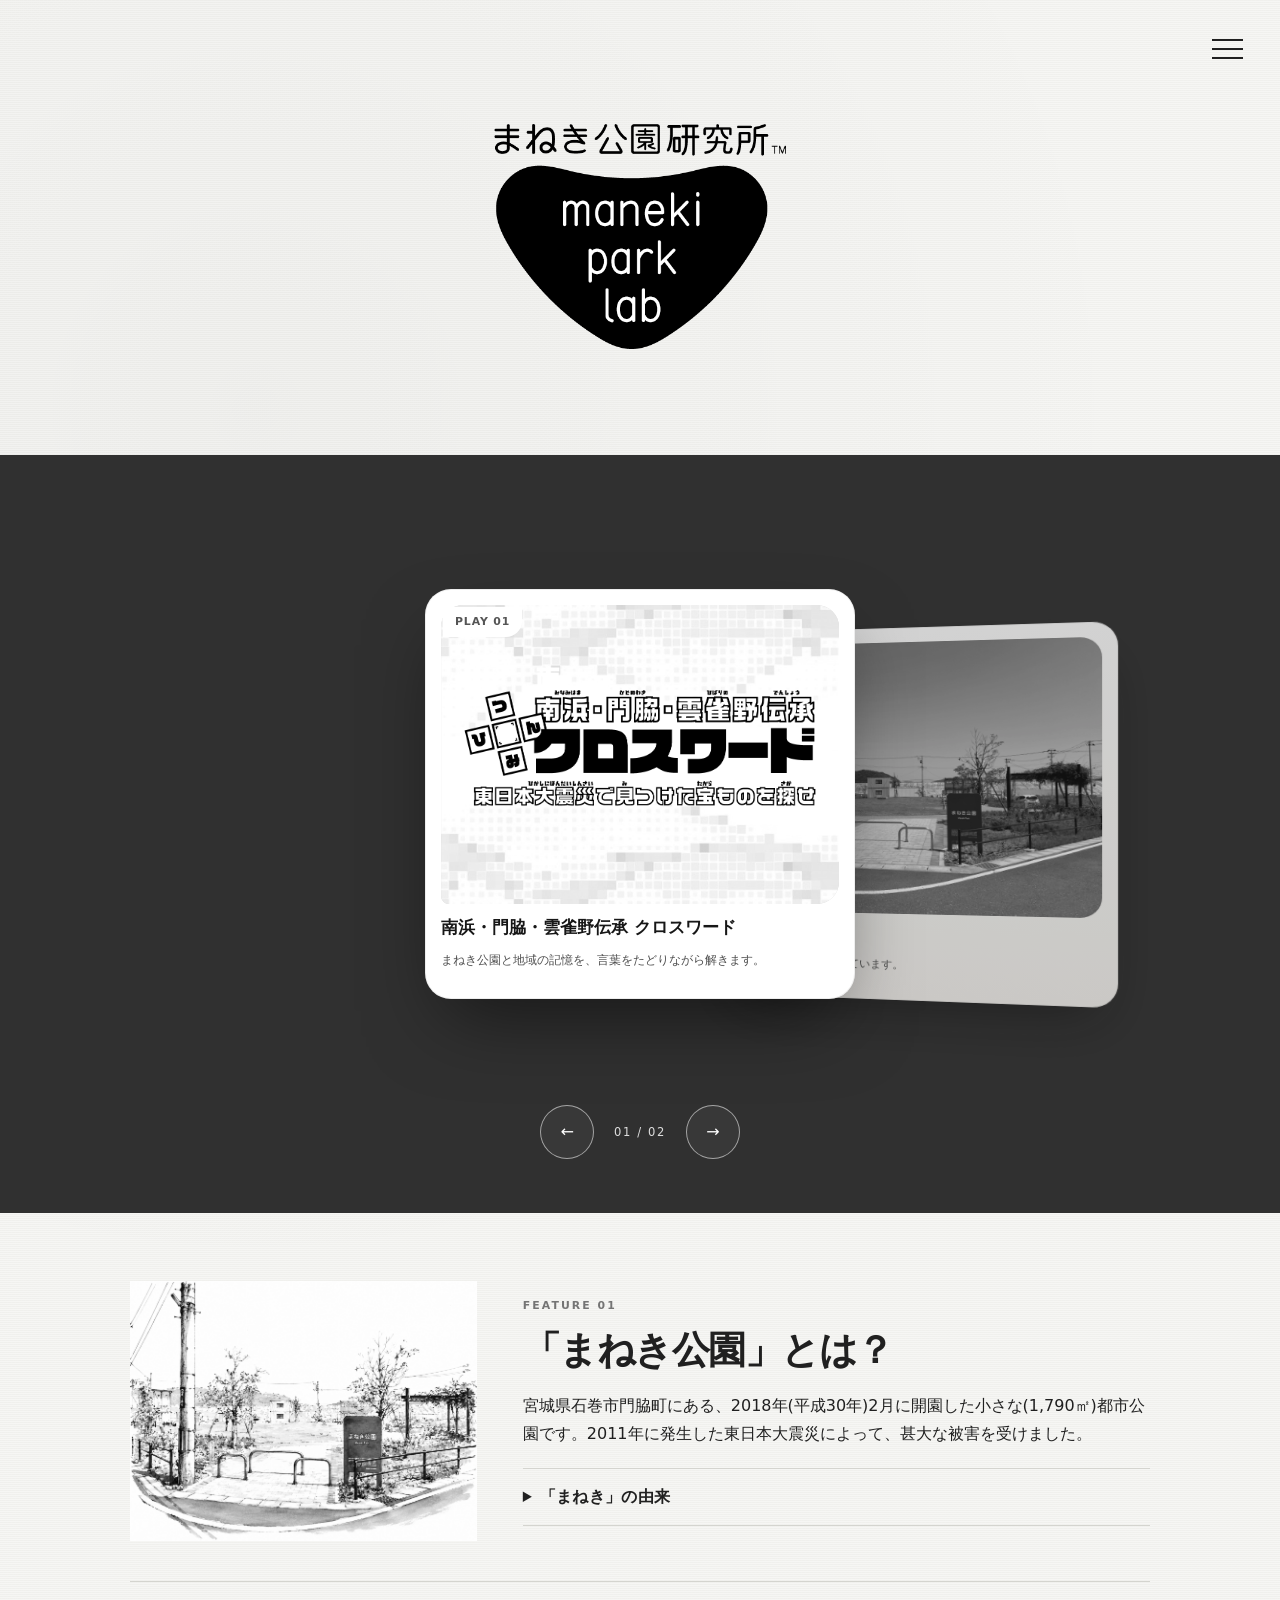
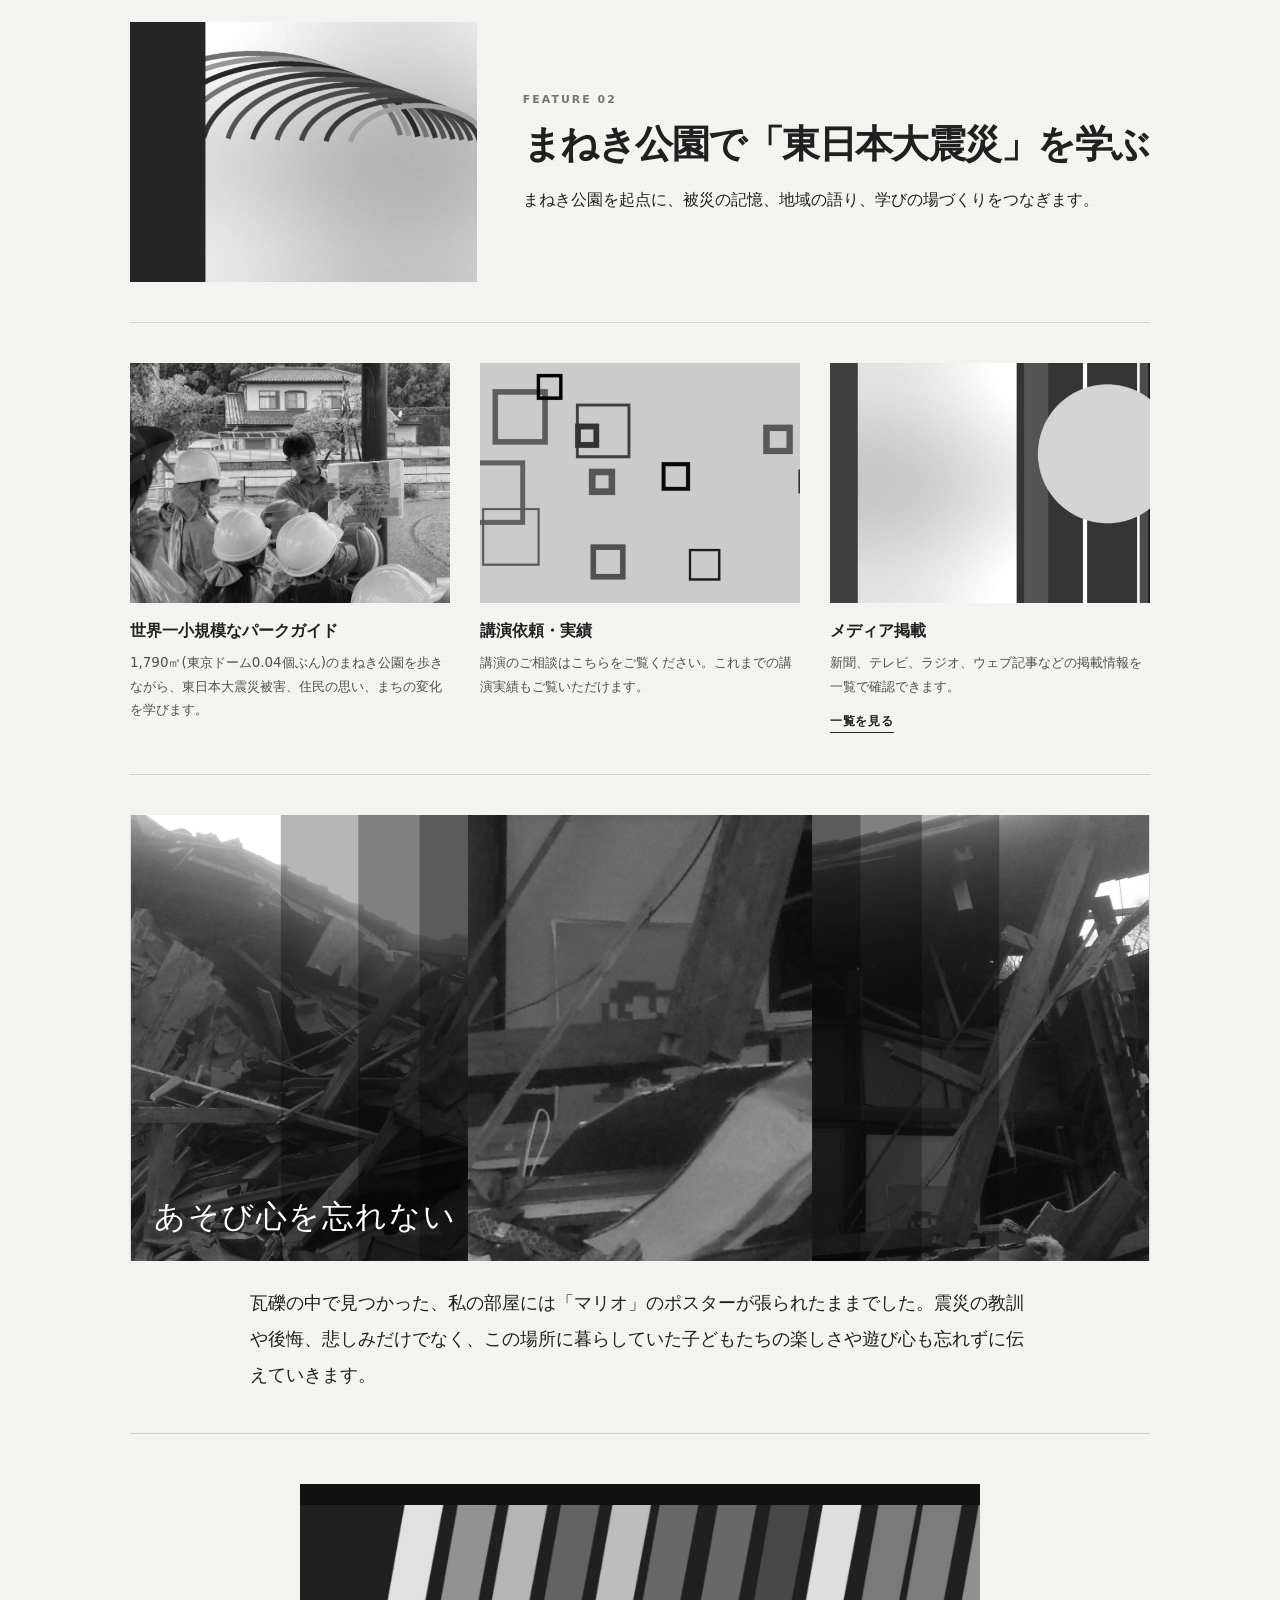
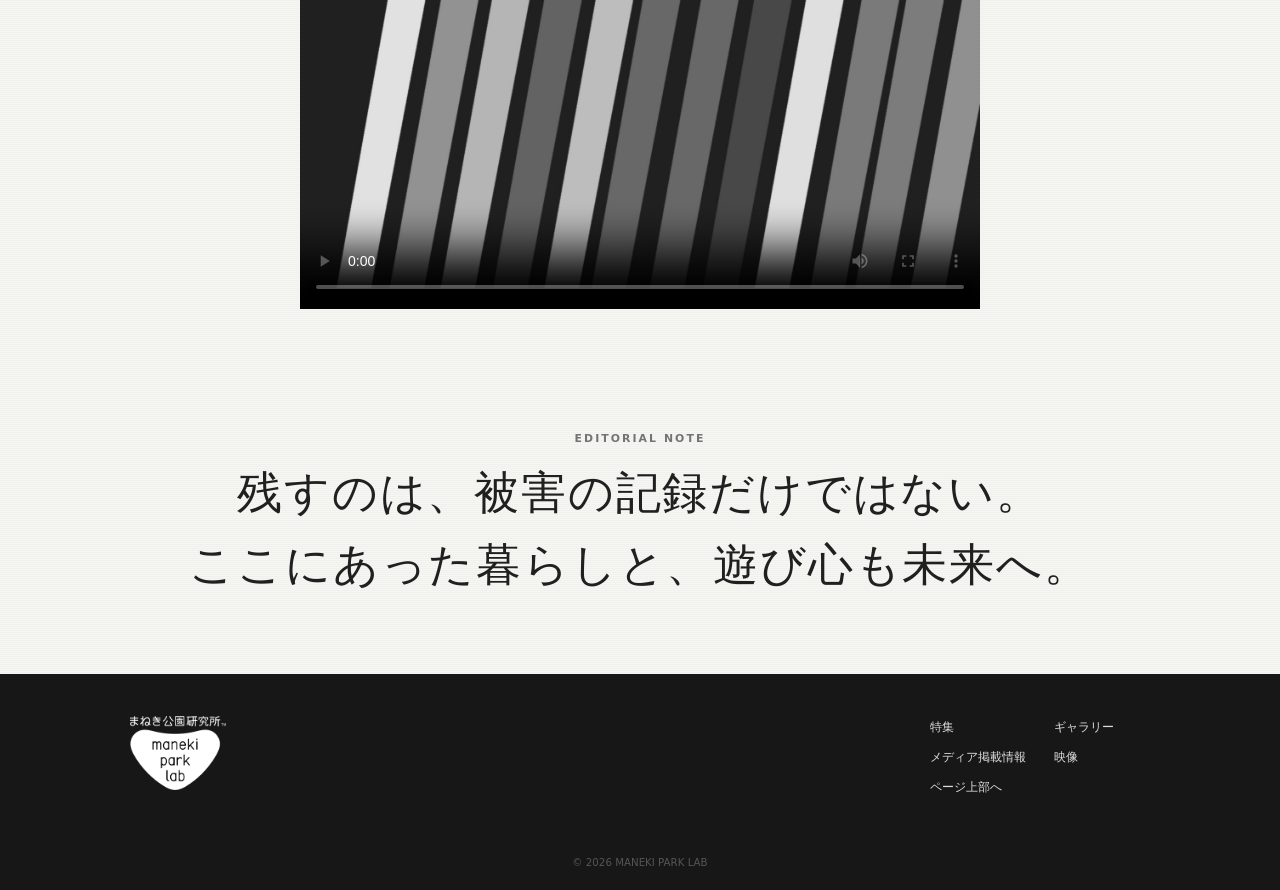
==== index.html @ 1e934baf "Update feature copy and editorial note" ====
<!doctype html>
<html lang="ja">
<head>
  <meta charset="utf-8">
  <meta name="viewport" content="width=device-width,initial-scale=1">
  <meta name="description" content="まねき公園研究所の公式ウェブサイト。千年後に伝えるための、仕組みと場所づくりを考える研究所です。">
  <meta name="theme-color" content="#f3f3f0">
  <meta property="og:type" content="website">
  <meta property="og:title" content="まねき公園研究所">
  <meta property="og:description" content="千年後に伝えるための、仕組みと場所づくりを考える研究所です。">
  <meta property="og:image" content="assets/og-image.jpg">
  <meta property="og:locale" content="ja_JP">
  <meta name="twitter:card" content="summary_large_image">
  <link rel="icon" href="assets/favicon.png" type="image/png">
  <title>まねき公園研究所</title>
  <link rel="stylesheet" href="styles.css?v=14">
</head>
<body>
  <a class="skip-link" href="#main">本文へ移動</a>

  <header class="hero" id="top">
    <button class="menu-toggle" id="menuToggle" type="button" aria-label="メニューを開く" aria-controls="siteMenu" aria-expanded="false">
      <span></span><span></span><span></span>
    </button>
    <div class="menu-scrim" id="menuScrim" hidden></div>
    <nav class="site-menu" id="siteMenu" aria-label="メインメニュー" aria-hidden="true">
      <p class="menu-label">CONTENTS</p>
      <a href="#top">トップ</a>
      <a href="#feature01">特集 01</a>
      <a href="#feature02">特集 02</a>
      <a href="#gallery">ギャラリー</a>
      <a href="media.html">メディア掲載情報</a>
      <a href="#video">映像</a>
      <p class="menu-note">静かに、強く、すごく。</p>
    </nav>
    <h1 class="hero-logo"><img src="assets/maneki-park-lab-logo.webp" alt="まねき公園研究所" width="500" height="375"></h1>
  </header>

  <main id="main">
    <section class="content-orbit" aria-label="コンテンツ一覧">
      <div class="orbit-stage" data-card-wheel tabindex="0" aria-label="コンテンツカード">
        <article class="orbit-card is-active">
          <a class="orbit-card-panel" href="https://manekipark.github.io/xwp/">
            <img src="assets/card-crossword.png" alt="南浜・門脇・雲雀野伝承クロスワードのタイトル画像" width="1055" height="798">
            <span>PLAY 01</span>
            <h3>南浜・門脇・雲雀野伝承 クロスワード</h3>
            <p>まねき公園と地域の記憶を、言葉をたどりながら解きます。</p>
          </a>
        </article>
        <article class="orbit-card">
          <div class="orbit-card-panel is-disabled" aria-disabled="true">
            <img src="assets/slide-maneki-park.jpg" alt="まねき公園の入口と園内の風景" width="1920" height="1440">
            <span>PLAY 02</span>
            <h3>南浜AR（準備中）</h3>
            <p>公開に向けて準備を進めています。</p>
          </div>
        </article>
      </div>
      <div class="orbit-controls" aria-label="コンテンツカード操作">
        <button class="orbit-btn orbit-prev" type="button" aria-label="前のカード"><span aria-hidden="true">←</span></button>
        <span class="orbit-count" aria-live="polite">01 / 02</span>
        <button class="orbit-btn orbit-next" type="button" aria-label="次のカード"><span aria-hidden="true">→</span></button>
      </div>
    </section>

    <div class="content-shell">
      <section class="feature split" id="feature01">
        <figure class="media-frame portrait"><img src="assets/maneki-park-sketch.png" alt="まねき公園入口を描いたモノクロのスケッチ" loading="lazy" width="1448" height="1086"></figure>
        <div class="copy">
          <p class="eyebrow">FEATURE 01</p>
          <h2>「まねき公園」とは？</h2>
          <p>宮城県石巻市門脇町にある、2018年(平成30年)2月に開園した小さな(1,790㎡)都市公園です。2011年に発生した東日本大震災によって、甚大な被害を受けました。</p>
          <details class="feature-detail">
            <summary>「まねき」の由来</summary>
            <div>
              <p>石巻観光協会HPでは日和山公園について次のように紹介しています。</p>
              <blockquote>
                <p>全国には約80カ所の日和山があり、江戸時代千石船の出航の日和を見る場所や航路目標の重要な山だったと考えられています。</p>
                <p>石巻の日和山東南の中腹に「マネキ」（航路を指示する場所）という通称名があったことからも、江戸時代に栄えた船運と深い関わりがあると推測されます。</p>
                <p>この日和山は高さ56mの北上川河口に位置する洪積段丘の孤立丘で、武神を祭る牡鹿十座の一つ鹿嶋御児神社（窪木家・旧県社）がその頂上に建立され、元来は5月15日が祭礼の日となっています。社伝によれば、宝亀11年（780）12月陸奥鎮守副将軍・百王俊哲の奏上が鎮座の起源と伝えられ、中世には奥州総奉行葛西氏の城「石巻城」があったと考えられています。</p>
                <p>文禄2年（1593）政宗朝鮮出兵の際、水軍指揮の功績のあった阿部十郎兵衛土佐の奉納した軍配団扇が現在でも同社に残されています。元禄2年（1689）には松尾芭蕉と曽良が訪れ、石巻の繁栄ぶりに驚かされた様子が「奥の細道」からも読み取ることができます。</p>
                <p>江戸時代から桜の名所として知られ、小野寺鳳谷（1810-1866）による「仙臺石巻湊眺望之全圖」にも石巻の繁栄ぶりが、パノラマ風に描かれています。大正初期に公園整備され、桜の他つつじで彩られる憩の場として今日に至っています。吉田松陰・志賀直哉、井伏鱒二、廣津和郎、宇野浩二等も眺望を楽しみ、芭蕉、保原花好、石川啄木、宮澤賢治、斎藤茂吉、種田山頭火、釈迢空、新田次郎、山形敞一等、多数の文学碑や、川村孫兵衛、芭蕉曽良像等の像が建てられています。</p>
              </blockquote>
            </div>
          </details>
        </div>
      </section>

      <hr>

      <section class="feature split" id="feature02">
        <figure class="media-frame portrait"><img src="assets/image-08.jpg" alt="曲線と暗い面が組み合わさった抽象作品" loading="lazy" width="1600" height="900"></figure>
        <div class="copy">
          <p class="eyebrow">FEATURE 02</p>
          <h2>まねき公園で「東日本大震災」を学ぶ</h2>
          <p>まねき公園を起点に、被災の記憶、地域の語り、学びの場づくりをつなぎます。</p>
        </div>
      </section>

      <hr>

      <section class="card-grid three" id="gallery" aria-labelledby="galleryTitle">
        <h2 class="visually-hidden" id="galleryTitle">学びのトピック</h2>
        <article><figure class="media-frame"><img src="assets/slide-fieldwork.png" alt="子どもたちに地域の記録写真を示しながら説明するパークガイドの様子" loading="lazy" width="1448" height="1086"></figure><h3>世界一小規模なパークガイド</h3><p>1,790㎡(東京ドーム0.04個ぶん)のまねき公園を歩きながら、東日本大震災被害、住民の思い、まちの変化を学びます。</p></article>
        <article><figure class="media-frame"><img src="assets/image-09.jpg" alt="四角形が重なるモノクローム作品" loading="lazy" width="1600" height="900"></figure><h3>講演依頼・実績</h3><p>講演のご相談はこちらをご覧ください。これまでの講演実績もご覧いただけます。</p></article>
        <article><a class="topic-link" href="media.html"><figure class="media-frame"><img src="assets/image-11.jpg" alt="縦長の面が並ぶ抽象的なモノクローム作品" loading="lazy" width="1600" height="900"></figure><h3>メディア掲載</h3><p>新聞、テレビ、ラジオ、ウェブ記事などの掲載情報を一覧で確認できます。</p><span>一覧を見る</span></a></article>
      </section>

      <hr>

      <figure class="wide-media media-frame" id="play"><img src="assets/mario.png" alt="被災した建物の中に残るマリオのポスター" loading="lazy" width="1924" height="1081"><figcaption>あそび心を忘れない</figcaption></figure>

      <section class="play-note" aria-label="あそび心を忘れない">
        <p>瓦礫の中で見つかった、私の部屋には「マリオ」のポスターが張られたままでした。震災の教訓や後悔、悲しみだけでなく、この場所に暮らしていた子どもたちの楽しさや遊び心も忘れずに伝えていきます。</p>
      </section>

      <hr>

      <section class="video" id="video" aria-label="動画">
        <video class="embedded-video" controls preload="metadata" poster="assets/image-04.jpg">
          <source src="assets/sugoi-film.mp4" type="video/mp4">
          お使いのブラウザは動画再生に対応していません。
        </video>
      </section>

      <section class="statement">
        <p class="eyebrow">EDITORIAL NOTE</p>
        <blockquote>残すのは、被害の記録だけではない。<br>ここにあった暮らしと、遊び心も未来へ。</blockquote>
      </section>
    </div>
  </main>

  <footer>
    <div class="footer-inner">
      <div class="footer-brand"><img src="assets/footer-logo.png" alt="まねき公園研究所" width="487" height="376"></div>
      <div class="footer-links"><a href="#feature01">特集</a><a href="#gallery">ギャラリー</a><a href="media.html">メディア掲載情報</a><a href="#video">映像</a><a href="#top">ページ上部へ</a></div>
    </div>
    <p class="copyright">© 2026 MANEKI PARK LAB</p>
  </footer>

  <script src="script.js?v=5"></script>
</body>
</html>
---- styles.css ----
[hidden]{display:none!important}
:root{--ink:#202020;--paper:#f3f3f0;--line:#d4d4cf;--muted:#777;--black:#171717;--max:1020px;--slide:clamp(300px,68vw,900px);--gap:24px}
*{box-sizing:border-box}html{scroll-behavior:smooth}body{margin:0;color:var(--ink);font-family:"Hiragino Kaku Gothic ProN","Yu Gothic",Meiryo,system-ui,sans-serif;background:radial-gradient(circle at 20% 10%,rgba(0,0,0,.025),transparent 24%),repeating-linear-gradient(0deg,rgba(255,255,255,.28) 0 1px,rgba(0,0,0,.01) 1px 2px),var(--paper);line-height:1.75}img{display:block;max-width:100%}button,a{font:inherit}.skip-link{position:fixed;left:16px;top:16px;z-index:100;padding:10px 14px;background:#fff;color:#111;transform:translateY(-160%)}.skip-link:focus{transform:none}.visually-hidden{position:absolute!important;width:1px;height:1px;padding:0;margin:-1px;overflow:hidden;clip:rect(0,0,0,0);white-space:nowrap;border:0}
.hero{min-height:455px;display:grid;place-content:center;text-align:center;position:relative;padding:72px 20px 54px}.hero h1{margin:0;line-height:.83;letter-spacing:-.065em}.hero h1 span{display:block;font-size:clamp(4.6rem,10vw,8.4rem);font-weight:900}.hero h1 strong{display:block;font-size:clamp(5rem,11vw,9.2rem);font-weight:900}.hero-logo{width:min(300px,62vw);aspect-ratio:4/3;margin-inline:auto!important;letter-spacing:0!important}.hero-logo img{width:100%;height:100%;object-fit:contain;filter:grayscale(1);box-shadow:none}.hero>p{margin:30px 0 0;font-size:.95rem;font-weight:700;letter-spacing:.08em}
.menu-toggle{position:absolute;top:24px;right:28px;z-index:41;width:50px;height:50px;border:1px solid transparent;background:transparent;cursor:pointer;display:grid;place-content:center;gap:7px}.menu-toggle:focus-visible{outline:2px solid #111;outline-offset:3px}.menu-toggle span{display:block;width:31px;height:2px;background:var(--ink);transition:transform .3s,opacity .3s}.menu-toggle.open span:nth-child(1){transform:translateY(9px) rotate(45deg)}.menu-toggle.open span:nth-child(2){opacity:0}.menu-toggle.open span:nth-child(3){transform:translateY(-9px) rotate(-45deg)}.menu-scrim{position:fixed;inset:0;z-index:38;background:rgba(0,0,0,.28);opacity:0;transition:opacity .25s}.menu-scrim.open{opacity:1}.site-menu{position:fixed;inset:0 0 0 auto;z-index:40;width:min(420px,88vw);padding:100px 54px 40px;background:#f8f8f5;box-shadow:-18px 0 50px rgba(0,0,0,.12);transform:translateX(105%);visibility:hidden;transition:transform .34s cubic-bezier(.22,.61,.36,1),visibility .34s}.site-menu.open{transform:none;visibility:visible}.site-menu a{display:block;padding:16px 0;border-bottom:1px solid var(--line);text-decoration:none;font-size:1.35rem;font-weight:800;letter-spacing:-.02em}.site-menu a:hover,.site-menu a:focus-visible{padding-left:10px}.menu-label{font-size:.68rem;letter-spacing:.18em;color:var(--muted);font-weight:700}.menu-note{position:absolute;bottom:26px;margin:0;color:var(--muted);font-size:.78rem}body.menu-open{overflow:hidden}
.slider{position:relative;padding:0 0 62px;background:#313131;overflow:hidden}.slider-viewport{overflow:hidden;padding:0 calc((100vw - var(--slide))/2)}.slider-viewport:focus-visible{outline:2px solid #fff;outline-offset:-4px}.slides{display:flex;gap:var(--gap);width:max-content;will-change:transform;transition:transform .72s cubic-bezier(.22,.61,.36,1)}.slide{position:relative;flex:0 0 var(--slide);height:clamp(330px,44vw,520px);display:grid;place-items:center;overflow:hidden;text-align:center;color:#fff;font-size:clamp(1.15rem,2.7vw,2.2rem);font-weight:300;letter-spacing:.08em;opacity:.4;transform:scale(.96);transition:opacity .5s,transform .5s}.slide.active{opacity:1;transform:scale(1)}.slide::after{content:"";position:absolute;inset:0;background:linear-gradient(90deg,rgba(0,0,0,.18),rgba(0,0,0,.37),rgba(0,0,0,.18))}.slide img{position:absolute;inset:0;width:100%;height:100%;object-fit:cover;filter:contrast(1.02);transform:scale(1.02);transition:transform 6s ease}.slide.active img{transform:scale(1.08)}.slide span{position:relative;z-index:1;padding:28px;text-shadow:0 2px 18px rgba(0,0,0,.45)}.slider-btn{position:absolute;top:calc(50% - 31px);width:58px;height:58px;border:1px solid rgba(255,255,255,.5);border-radius:50%;background:rgba(0,0,0,.15);color:#fff;cursor:pointer;z-index:3}.slider-btn.prev{left:20px}.slider-btn.next{right:20px}.slider-btn:hover,.slider-btn:focus-visible{background:#fff;color:#111}.slider-meta{position:absolute;left:50%;bottom:20px;z-index:3;display:flex;align-items:center;gap:22px;transform:translateX(-50%);color:#fff}.slide-number{font-size:.72rem;letter-spacing:.14em}.slider-dots{display:flex;gap:9px}.slider-dots button{width:28px;height:2px;padding:0;border:0;background:rgba(255,255,255,.32);cursor:pointer}.slider-dots button.active{background:#fff}.autoplay-toggle{position:absolute;right:24px;bottom:15px;border:0;background:transparent;color:#fff;font-size:.72rem;letter-spacing:.08em;cursor:pointer}.autoplay-toggle:hover,.autoplay-toggle:focus-visible{text-decoration:underline}
.content-orbit{margin:0;padding:34px 20px 54px;background:#303030;color:#fff;overflow:hidden}.orbit-stage{position:relative;width:min(100%,1180px);height:clamp(430px,48vw,610px);margin:0 auto;perspective:1200px;outline:none}.orbit-stage:focus-visible{outline:2px solid #fff;outline-offset:4px}.orbit-card{position:absolute;top:50%;left:50%;width:clamp(260px,34vw,430px);list-style:none;transform:translate(-50%,-50%) translateX(calc(var(--offset,0) * min(25vw,270px))) translateY(calc(var(--depth,0) * 20px)) rotateY(calc(var(--offset,0) * -13deg)) scale(calc(1 - (var(--depth,0) * .09)));opacity:calc(1 - (var(--depth,0) * .2));z-index:var(--layer,10);transition:transform .5s cubic-bezier(.22,.61,.36,1),opacity .5s,filter .5s}.orbit-card-panel{position:relative;display:grid;grid-template-columns:minmax(0,1fr) auto;grid-template-rows:auto auto 1fr;gap:12px;min-height:410px;padding:16px 16px 20px;border-radius:26px;background:linear-gradient(180deg,#fff 0%,#f5f3ee 100%);color:#171717;text-decoration:none;box-shadow:0 26px 60px -18px rgba(0,0,0,.48);overflow:hidden;container-type:inline-size;transition:transform .35s cubic-bezier(.22,.61,.36,1),opacity .35s,box-shadow .35s}.orbit-card-panel::after{content:"";position:absolute;inset:0;border:1px solid rgba(0,0,0,.07);border-radius:inherit;pointer-events:none}.orbit-card.is-active .orbit-card-panel{background:#fff;box-shadow:0 34px 78px -22px rgba(0,0,0,.55)}.orbit-card-panel.is-disabled{cursor:not-allowed;user-select:none}.orbit-card img{grid-column:1/-1;width:100%;aspect-ratio:4/3;height:auto;object-fit:cover;border-radius:22px 22px 22px 8px;filter:grayscale(1);background:#d8d8d3}.orbit-card span{position:absolute;top:18px;left:18px;max-width:44%;padding:8px 12px;border-radius:0 0 16px 0;background:#fff;color:#555;font-size:.68rem;font-weight:800;line-height:1.25;letter-spacing:.08em;overflow-wrap:anywhere}.orbit-card h3{grid-column:1/2;margin:0;font-size:clamp(1.05rem,2.6cqw,1.35rem);line-height:1.32;letter-spacing:0}.orbit-card p{grid-column:1/-1;margin:0;font-size:clamp(.78rem,2cqw,.88rem);line-height:1.65;color:#4f4f4f}.orbit-card:not(.is-active){filter:saturate(.88) contrast(.96)}.orbit-card a.orbit-card-panel:focus-visible{transform:translateY(-5px);box-shadow:0 34px 82px -24px rgba(0,0,0,.58);outline:2px solid #fff;outline-offset:5px}@media(any-hover:hover){.orbit-card a.orbit-card-panel:hover{transform:translateY(-5px);box-shadow:0 34px 82px -24px rgba(0,0,0,.58)}}.orbit-controls{display:flex;align-items:center;justify-content:center;gap:20px;margin-top:6px}.orbit-btn{width:54px;height:54px;border:1px solid rgba(255,255,255,.54);border-radius:50%;background:rgba(255,255,255,.04);color:#fff;cursor:pointer}.orbit-btn:hover,.orbit-btn:focus-visible{background:#fff;color:#111}.orbit-count{font-size:.72rem;letter-spacing:.14em;color:#ddd}
.content-shell{width:min(calc(100% - 40px),var(--max));margin:0 auto;padding:34px 0 0}section{margin-block:34px}hr{border:0;border-top:1px solid var(--line);margin:40px 0}.split{display:grid;grid-template-columns:34% 1fr;gap:46px;align-items:center}.copy h2{margin:0 0 16px;font-size:clamp(1.7rem,3vw,2.45rem);line-height:1.35;letter-spacing:-.04em}.copy p{margin:0}.eyebrow{font-size:.68rem;letter-spacing:.19em;font-weight:700;margin:0 0 9px!important;color:#747474}.media-frame{margin:0;position:relative;overflow:hidden;background:#ddd}.media-frame img{width:100%;height:100%;object-fit:cover;filter:grayscale(1)}.media-frame.portrait{aspect-ratio:4/3}.wide-media{aspect-ratio:16/7}.wide-media figcaption{position:absolute;left:24px;bottom:18px;color:#fff;font-size:clamp(1.1rem,2.4vw,2rem);letter-spacing:.06em;text-shadow:0 2px 12px rgba(0,0,0,.5)}.play-note{max-width:780px;margin:24px auto 0}.play-note p{margin:0;font-size:clamp(.95rem,1.7vw,1.12rem);line-height:2}.two-columns,.card-grid{display:grid;gap:30px}.two-columns{grid-template-columns:1fr 1fr}.three{grid-template-columns:repeat(3,1fr)}.card-grid .media-frame{aspect-ratio:4/3}.card-grid h3,.text-columns h3{margin:14px 0 6px;font-size:1rem}.card-grid p,.text-columns p{margin:0;font-size:.84rem;color:#4f4f4f}.statement{text-align:center;padding:40px 20px}.statement blockquote{margin:0;font-size:clamp(1.5rem,3.5vw,2.8rem);font-weight:300;line-height:1.6;letter-spacing:.04em}.video{display:grid;place-items:center;padding:10px 0 46px}.embedded-video{display:block;width:min(680px,88%);aspect-ratio:16/10;background:#111}
footer{background:var(--black);color:#aaa}.footer-inner{width:min(calc(100% - 40px),var(--max));margin:0 auto;padding:42px 0;display:grid;grid-template-columns:1fr auto;gap:40px}.footer-brand img{width:96px;height:auto;filter:grayscale(1);margin-bottom:12px}.footer-brand strong{display:block;color:#fff;font-size:1.2rem}.footer-brand p{max-width:440px;margin:8px 0 0;font-size:.8rem}.footer-links{display:grid;grid-template-columns:1fr 1fr;gap:8px 28px;align-content:start}.footer-links a{color:#ddd;text-decoration:none;font-size:.78rem}.footer-links a:hover{text-decoration:underline}.copyright{margin:0;padding:10px 0 18px;text-align:center;font-size:.64rem;color:#555}
@media(max-width:760px){:root{--slide:82vw;--gap:14px}.hero{min-height:350px}.hero-logo{width:min(230px,72vw)}.hero>p{font-size:.78rem}.menu-toggle{top:16px;right:16px}.site-menu{padding:88px 30px 34px}.slide{height:320px}.slider-btn{width:46px;height:46px}.slider-btn.prev{left:8px}.slider-btn.next{right:8px}.autoplay-toggle{display:none}.slider-meta{gap:14px}.slider-dots button{width:18px}.split,.two-columns,.three{grid-template-columns:1fr}.split{gap:24px}.content-shell{width:min(calc(100% - 28px),var(--max))}.footer-inner{grid-template-columns:1fr}.footer-links{grid-template-columns:1fr 1fr}.wide-media{aspect-ratio:4/3}}
@media(max-width:760px){.content-orbit{padding:24px 0 36px}.orbit-stage{--mobile-card:min(84vw,360px);height:auto;display:flex;gap:16px;overflow-x:auto;scroll-snap-type:x mandatory;scroll-padding-inline:max(14px,calc((100% - var(--mobile-card))/2));padding:8px max(14px,calc((100% - var(--mobile-card))/2)) 26px;perspective:none;scrollbar-width:none}.orbit-stage::-webkit-scrollbar{display:none}.orbit-card{position:relative;top:auto;left:auto;flex:0 0 var(--mobile-card);width:auto;transform:none!important;opacity:1!important;z-index:auto!important;scroll-snap-align:center;scroll-snap-stop:always}.orbit-card .orbit-card-panel{transform:scale(.965);opacity:.78}.orbit-card.is-active .orbit-card-panel{transform:scale(1);opacity:1}.orbit-controls{margin-top:0}.orbit-count{min-width:58px;text-align:center}}
@media(prefers-reduced-motion:reduce){html{scroll-behavior:auto}.slides,.slide,.slide img,.orbit-card,.menu-toggle span,.site-menu,.menu-scrim{transition:none!important}.slide.active img{transform:none}}
.feature-detail{margin-top:20px;border-top:1px solid var(--line);border-bottom:1px solid var(--line);padding:14px 0}.feature-detail summary{cursor:pointer;font-weight:800;letter-spacing:.02em}.feature-detail summary:focus-visible{outline:2px solid #111;outline-offset:4px}.feature-detail div{margin-top:14px;color:#4f4f4f;font-size:.88rem}.feature-detail blockquote{margin:12px 0 0;padding-left:18px;border-left:2px solid var(--line)}.feature-detail p+p{margin-top:12px}
.media-list{display:grid;gap:14px;margin-top:18px}.media-status{color:#777;font-size:.88rem}.media-item{border-top:1px solid var(--line);padding-top:14px}.media-item time,.media-item .media-source{display:inline-block;margin:0 10px 4px 0;color:#777;font-size:.72rem;letter-spacing:.08em}.media-item h3{margin:0 0 6px;font-size:1.02rem;line-height:1.55}.media-item h3 a{color:inherit;text-decoration:none}.media-item h3 a:hover,.media-item h3 a:focus-visible{text-decoration:underline}.media-item p{margin:0;color:#4f4f4f;font-size:.84rem}
.topic-link{display:block;color:inherit;text-decoration:none}.topic-link .media-frame img{transition:transform .45s}.topic-link:hover .media-frame img,.topic-link:focus-visible .media-frame img{transform:scale(1.04)}.topic-link>span{display:inline-block;margin-top:12px;border-bottom:1px solid currentColor;font-size:.78rem;font-weight:800;letter-spacing:.06em}.topic-link:focus-visible{outline:2px solid #111;outline-offset:5px}
.sub-hero{width:min(calc(100% - 40px),var(--max));margin:0 auto;padding:34px 0 20px;display:flex;align-items:center;justify-content:space-between;gap:28px}.sub-logo{display:block;width:92px;aspect-ratio:4/3}.sub-logo img{width:100%;height:100%;object-fit:contain;filter:grayscale(1)}.sub-nav{display:flex;flex-wrap:wrap;justify-content:flex-end;gap:18px}.sub-nav a{color:inherit;text-decoration:none;font-size:.82rem;font-weight:800;letter-spacing:.04em}.sub-nav a:hover,.sub-nav a:focus-visible{text-decoration:underline}.page-shell{padding-bottom:70px}.media-page{max-width:860px;margin-inline:auto}.media-page h1{margin:0 0 16px;font-size:clamp(2rem,5vw,4.2rem);line-height:1.1;letter-spacing:0}.media-page>p{max-width:620px;margin:0;color:#4f4f4f}.media-list-page{margin-top:34px}.media-list-page .media-item{padding-top:18px}.media-list-page .media-item h3{font-size:clamp(1rem,2vw,1.35rem)}
@media(max-width:760px){.sub-hero{width:min(calc(100% - 28px),var(--max));align-items:flex-start;flex-direction:column;padding-top:24px}.sub-logo{width:78px}.sub-nav{justify-content:flex-start;gap:12px 16px}.media-page h1{font-size:2.4rem}.media-list-page{margin-top:26px}}
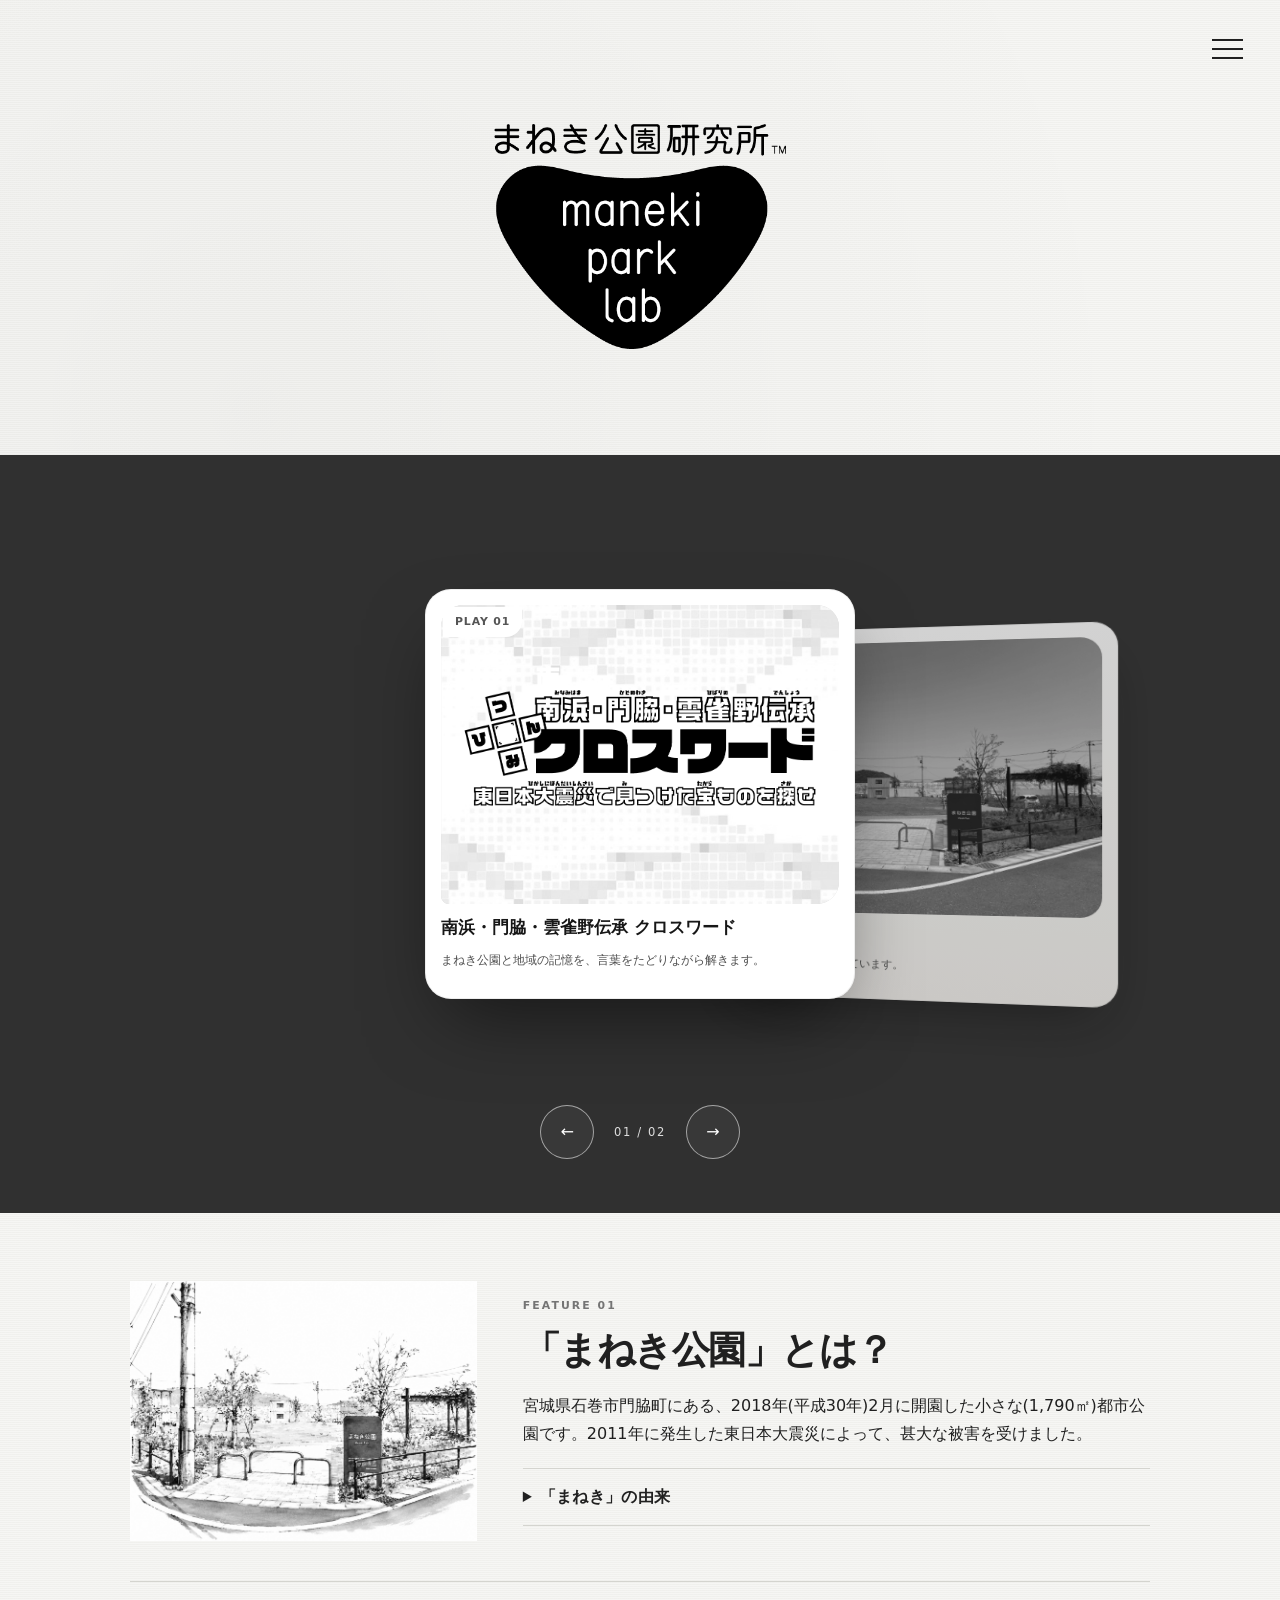
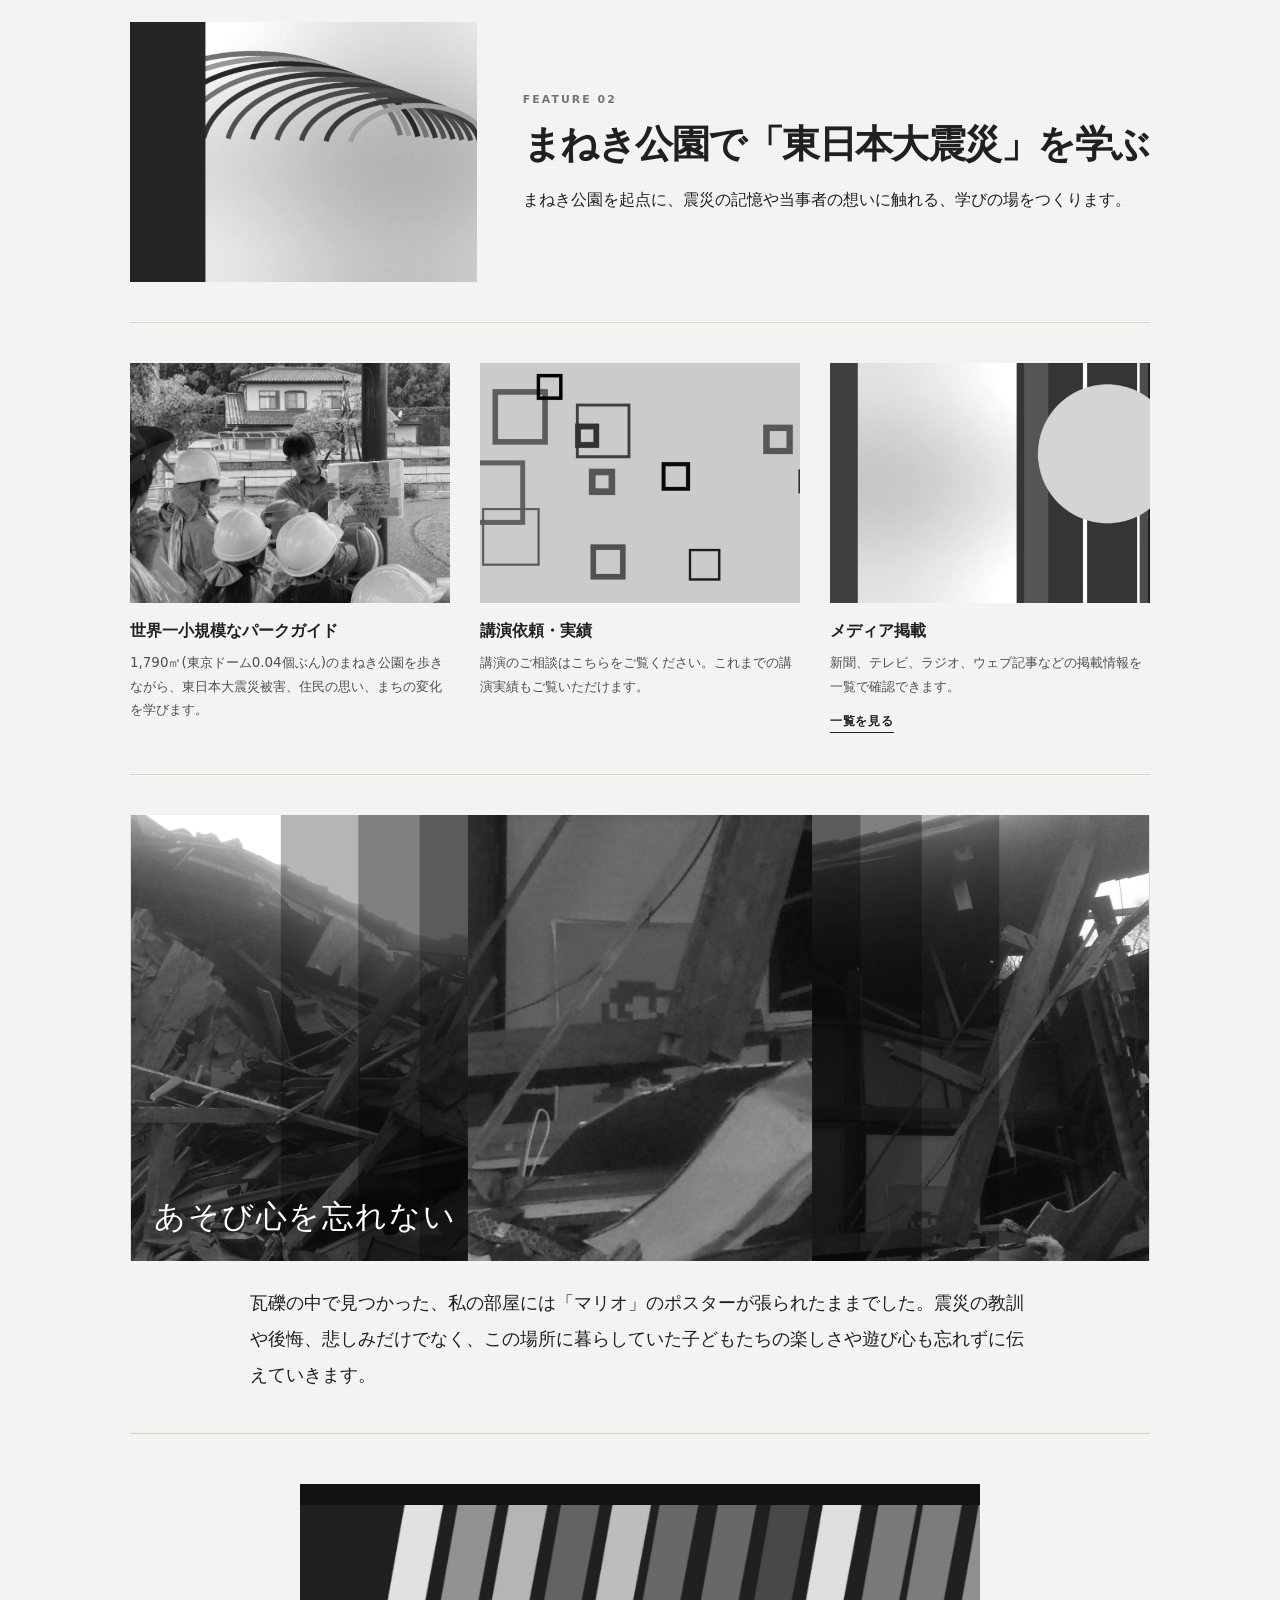
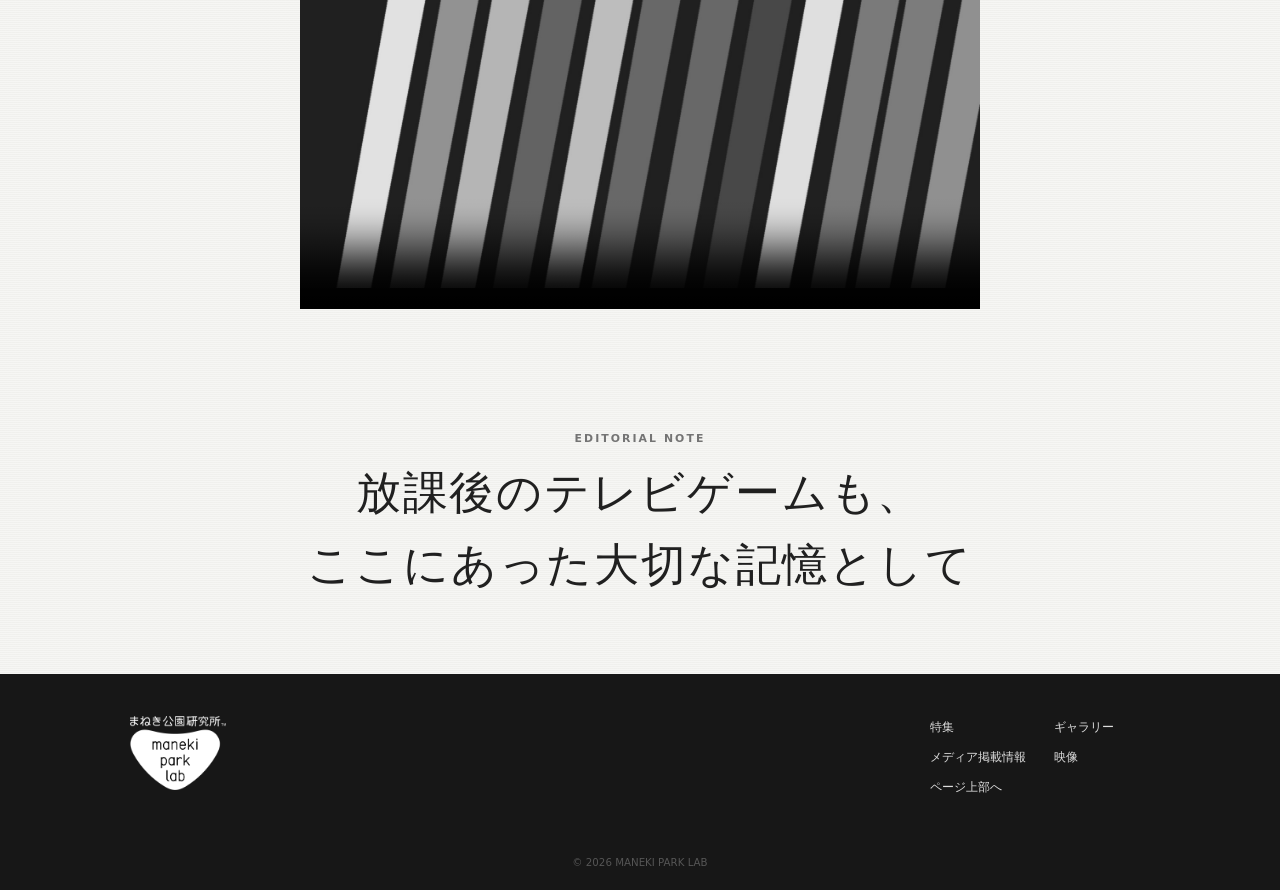
==== commit a6a91e47: "Refine feature and editorial copy" ====
--- a/index.html
+++ b/index.html
@@ -93,7 +93,7 @@
         <div class="copy">
           <p class="eyebrow">FEATURE 02</p>
           <h2>まねき公園で「東日本大震災」を学ぶ</h2>
-          <p>まねき公園を起点に、被災の記憶、地域の語り、学びの場づくりをつなぎます。</p>
+          <p>まねき公園を起点に、震災の記憶や当事者の想いに触れる、学びの場をつくります。</p>
         </div>
       </section>
 
@@ -125,7 +125,7 @@
 
       <section class="statement">
         <p class="eyebrow">EDITORIAL NOTE</p>
-        <blockquote>残すのは、被害の記録だけではない。<br>ここにあった暮らしと、遊び心も未来へ。</blockquote>
+        <blockquote>放課後のテレビゲームも、<br>ここにあった大切な記憶として</blockquote>
       </section>
     </div>
   </main>
--- a/styles.css
+++ b/styles.css
@@ -7,7 +7,7 @@
 .content-orbit{margin:0;padding:34px 20px 54px;background:#303030;color:#fff;overflow:hidden}.orbit-stage{position:relative;width:min(100%,1180px);height:clamp(430px,48vw,610px);margin:0 auto;perspective:1200px;outline:none}.orbit-stage:focus-visible{outline:2px solid #fff;outline-offset:4px}.orbit-card{position:absolute;top:50%;left:50%;width:clamp(260px,34vw,430px);list-style:none;transform:translate(-50%,-50%) translateX(calc(var(--offset,0) * min(25vw,270px))) translateY(calc(var(--depth,0) * 20px)) rotateY(calc(var(--offset,0) * -13deg)) scale(calc(1 - (var(--depth,0) * .09)));opacity:calc(1 - (var(--depth,0) * .2));z-index:var(--layer,10);transition:transform .5s cubic-bezier(.22,.61,.36,1),opacity .5s,filter .5s}.orbit-card-panel{position:relative;display:grid;grid-template-columns:minmax(0,1fr) auto;grid-template-rows:auto auto 1fr;gap:12px;min-height:410px;padding:16px 16px 20px;border-radius:26px;background:linear-gradient(180deg,#fff 0%,#f5f3ee 100%);color:#171717;text-decoration:none;box-shadow:0 26px 60px -18px rgba(0,0,0,.48);overflow:hidden;container-type:inline-size;transition:transform .35s cubic-bezier(.22,.61,.36,1),opacity .35s,box-shadow .35s}.orbit-card-panel::after{content:"";position:absolute;inset:0;border:1px solid rgba(0,0,0,.07);border-radius:inherit;pointer-events:none}.orbit-card.is-active .orbit-card-panel{background:#fff;box-shadow:0 34px 78px -22px rgba(0,0,0,.55)}.orbit-card-panel.is-disabled{cursor:not-allowed;user-select:none}.orbit-card img{grid-column:1/-1;width:100%;aspect-ratio:4/3;height:auto;object-fit:cover;border-radius:22px 22px 22px 8px;filter:grayscale(1);background:#d8d8d3}.orbit-card span{position:absolute;top:18px;left:18px;max-width:44%;padding:8px 12px;border-radius:0 0 16px 0;background:#fff;color:#555;font-size:.68rem;font-weight:800;line-height:1.25;letter-spacing:.08em;overflow-wrap:anywhere}.orbit-card h3{grid-column:1/2;margin:0;font-size:clamp(1.05rem,2.6cqw,1.35rem);line-height:1.32;letter-spacing:0}.orbit-card p{grid-column:1/-1;margin:0;font-size:clamp(.78rem,2cqw,.88rem);line-height:1.65;color:#4f4f4f}.orbit-card:not(.is-active){filter:saturate(.88) contrast(.96)}.orbit-card a.orbit-card-panel:focus-visible{transform:translateY(-5px);box-shadow:0 34px 82px -24px rgba(0,0,0,.58);outline:2px solid #fff;outline-offset:5px}@media(any-hover:hover){.orbit-card a.orbit-card-panel:hover{transform:translateY(-5px);box-shadow:0 34px 82px -24px rgba(0,0,0,.58)}}.orbit-controls{display:flex;align-items:center;justify-content:center;gap:20px;margin-top:6px}.orbit-btn{width:54px;height:54px;border:1px solid rgba(255,255,255,.54);border-radius:50%;background:rgba(255,255,255,.04);color:#fff;cursor:pointer}.orbit-btn:hover,.orbit-btn:focus-visible{background:#fff;color:#111}.orbit-count{font-size:.72rem;letter-spacing:.14em;color:#ddd}
 .content-shell{width:min(calc(100% - 40px),var(--max));margin:0 auto;padding:34px 0 0}section{margin-block:34px}hr{border:0;border-top:1px solid var(--line);margin:40px 0}.split{display:grid;grid-template-columns:34% 1fr;gap:46px;align-items:center}.copy h2{margin:0 0 16px;font-size:clamp(1.7rem,3vw,2.45rem);line-height:1.35;letter-spacing:-.04em}.copy p{margin:0}.eyebrow{font-size:.68rem;letter-spacing:.19em;font-weight:700;margin:0 0 9px!important;color:#747474}.media-frame{margin:0;position:relative;overflow:hidden;background:#ddd}.media-frame img{width:100%;height:100%;object-fit:cover;filter:grayscale(1)}.media-frame.portrait{aspect-ratio:4/3}.wide-media{aspect-ratio:16/7}.wide-media figcaption{position:absolute;left:24px;bottom:18px;color:#fff;font-size:clamp(1.1rem,2.4vw,2rem);letter-spacing:.06em;text-shadow:0 2px 12px rgba(0,0,0,.5)}.play-note{max-width:780px;margin:24px auto 0}.play-note p{margin:0;font-size:clamp(.95rem,1.7vw,1.12rem);line-height:2}.two-columns,.card-grid{display:grid;gap:30px}.two-columns{grid-template-columns:1fr 1fr}.three{grid-template-columns:repeat(3,1fr)}.card-grid .media-frame{aspect-ratio:4/3}.card-grid h3,.text-columns h3{margin:14px 0 6px;font-size:1rem}.card-grid p,.text-columns p{margin:0;font-size:.84rem;color:#4f4f4f}.statement{text-align:center;padding:40px 20px}.statement blockquote{margin:0;font-size:clamp(1.5rem,3.5vw,2.8rem);font-weight:300;line-height:1.6;letter-spacing:.04em}.video{display:grid;place-items:center;padding:10px 0 46px}.embedded-video{display:block;width:min(680px,88%);aspect-ratio:16/10;background:#111}
 footer{background:var(--black);color:#aaa}.footer-inner{width:min(calc(100% - 40px),var(--max));margin:0 auto;padding:42px 0;display:grid;grid-template-columns:1fr auto;gap:40px}.footer-brand img{width:96px;height:auto;filter:grayscale(1);margin-bottom:12px}.footer-brand strong{display:block;color:#fff;font-size:1.2rem}.footer-brand p{max-width:440px;margin:8px 0 0;font-size:.8rem}.footer-links{display:grid;grid-template-columns:1fr 1fr;gap:8px 28px;align-content:start}.footer-links a{color:#ddd;text-decoration:none;font-size:.78rem}.footer-links a:hover{text-decoration:underline}.copyright{margin:0;padding:10px 0 18px;text-align:center;font-size:.64rem;color:#555}
-@media(max-width:760px){:root{--slide:82vw;--gap:14px}.hero{min-height:350px}.hero-logo{width:min(230px,72vw)}.hero>p{font-size:.78rem}.menu-toggle{top:16px;right:16px}.site-menu{padding:88px 30px 34px}.slide{height:320px}.slider-btn{width:46px;height:46px}.slider-btn.prev{left:8px}.slider-btn.next{right:8px}.autoplay-toggle{display:none}.slider-meta{gap:14px}.slider-dots button{width:18px}.split,.two-columns,.three{grid-template-columns:1fr}.split{gap:24px}.content-shell{width:min(calc(100% - 28px),var(--max))}.footer-inner{grid-template-columns:1fr}.footer-links{grid-template-columns:1fr 1fr}.wide-media{aspect-ratio:4/3}}
+@media(max-width:760px){:root{--slide:82vw;--gap:14px}.hero{min-height:350px}.hero-logo{width:min(230px,72vw)}.hero>p{font-size:.78rem}.menu-toggle{top:16px;right:16px}.site-menu{padding:88px 30px 34px}.slide{height:320px}.slider-btn{width:46px;height:46px}.slider-btn.prev{left:8px}.slider-btn.next{right:8px}.autoplay-toggle{display:none}.slider-meta{gap:14px}.slider-dots button{width:18px}.split,.two-columns,.three{grid-template-columns:1fr}.split{gap:24px}.content-shell{width:min(calc(100% - 28px),var(--max))}.statement{padding-inline:0}.statement blockquote{font-size:1.35rem;letter-spacing:.02em}.footer-inner{grid-template-columns:1fr}.footer-links{grid-template-columns:1fr 1fr}.wide-media{aspect-ratio:4/3}}
 @media(max-width:760px){.content-orbit{padding:24px 0 36px}.orbit-stage{--mobile-card:min(84vw,360px);height:auto;display:flex;gap:16px;overflow-x:auto;scroll-snap-type:x mandatory;scroll-padding-inline:max(14px,calc((100% - var(--mobile-card))/2));padding:8px max(14px,calc((100% - var(--mobile-card))/2)) 26px;perspective:none;scrollbar-width:none}.orbit-stage::-webkit-scrollbar{display:none}.orbit-card{position:relative;top:auto;left:auto;flex:0 0 var(--mobile-card);width:auto;transform:none!important;opacity:1!important;z-index:auto!important;scroll-snap-align:center;scroll-snap-stop:always}.orbit-card .orbit-card-panel{transform:scale(.965);opacity:.78}.orbit-card.is-active .orbit-card-panel{transform:scale(1);opacity:1}.orbit-controls{margin-top:0}.orbit-count{min-width:58px;text-align:center}}
 @media(prefers-reduced-motion:reduce){html{scroll-behavior:auto}.slides,.slide,.slide img,.orbit-card,.menu-toggle span,.site-menu,.menu-scrim{transition:none!important}.slide.active img{transform:none}}
 .feature-detail{margin-top:20px;border-top:1px solid var(--line);border-bottom:1px solid var(--line);padding:14px 0}.feature-detail summary{cursor:pointer;font-weight:800;letter-spacing:.02em}.feature-detail summary:focus-visible{outline:2px solid #111;outline-offset:4px}.feature-detail div{margin-top:14px;color:#4f4f4f;font-size:.88rem}.feature-detail blockquote{margin:12px 0 0;padding-left:18px;border-left:2px solid var(--line)}.feature-detail p+p{margin-top:12px}
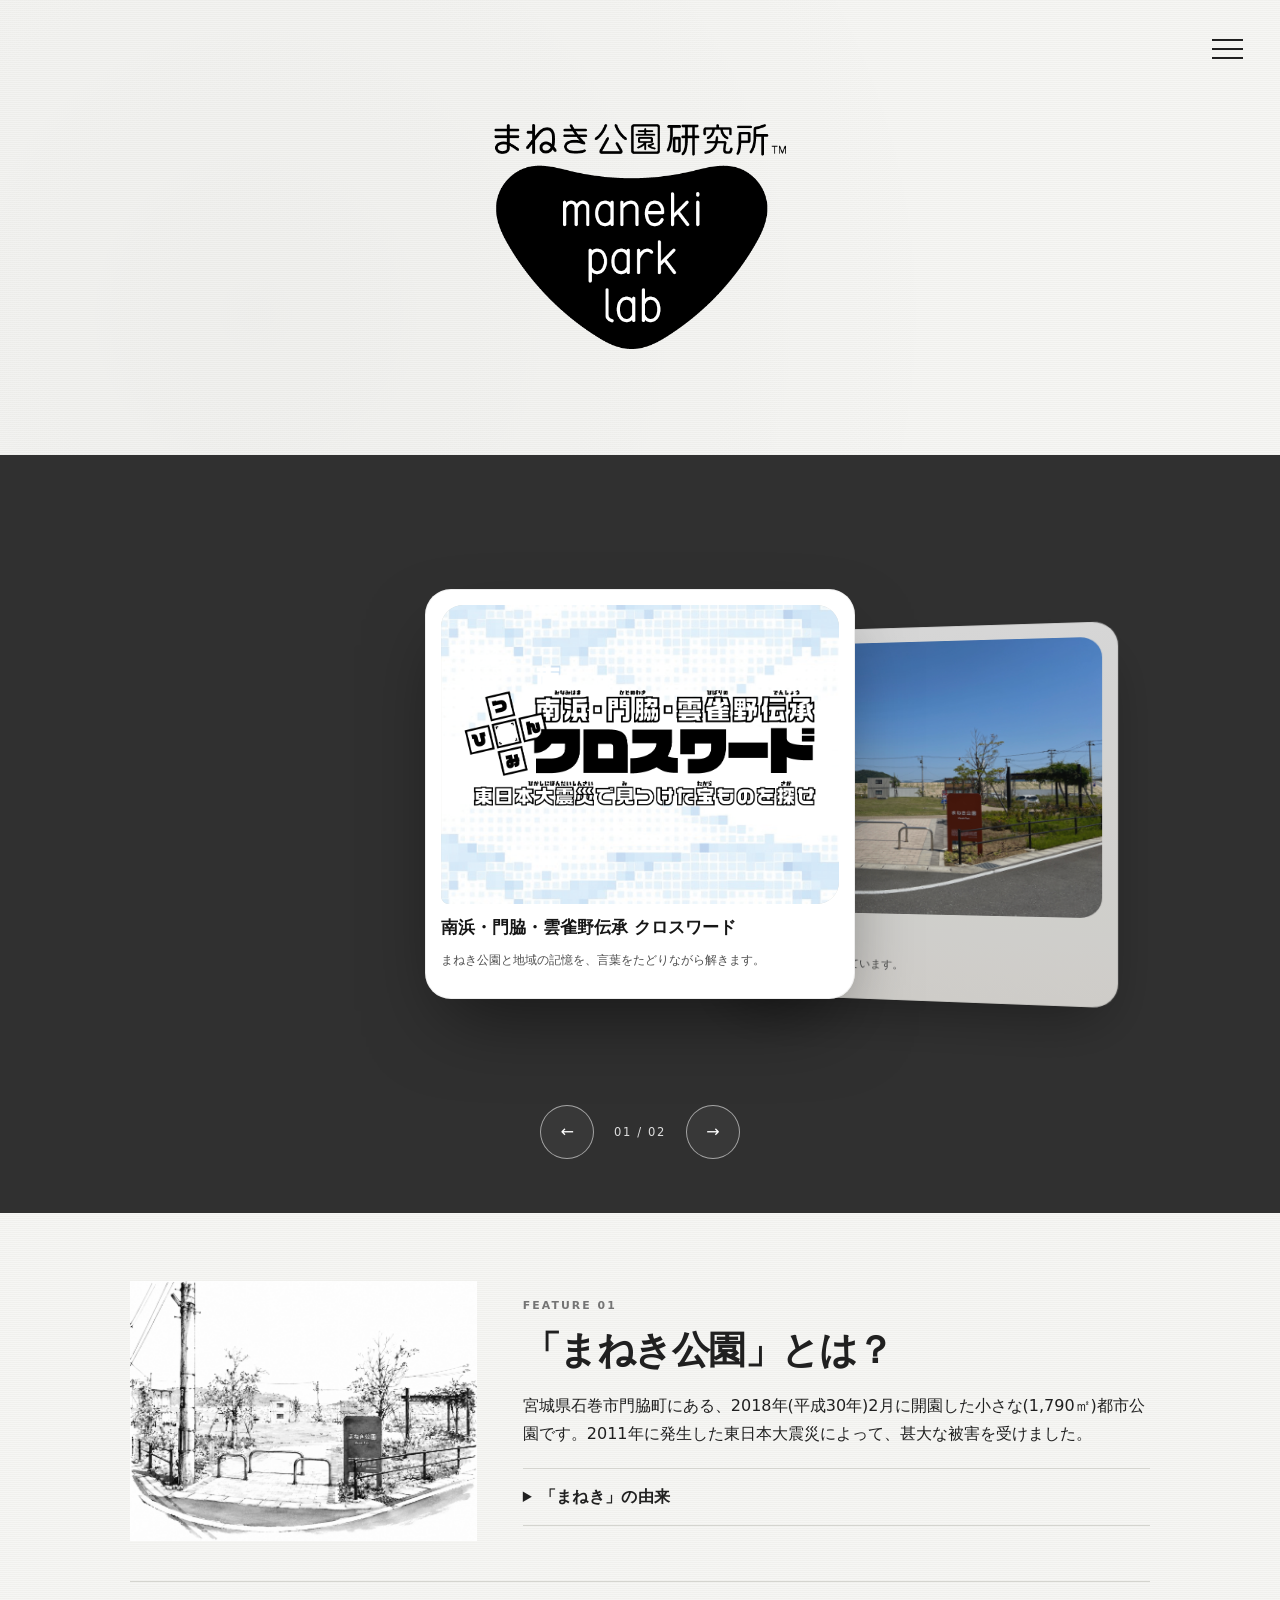
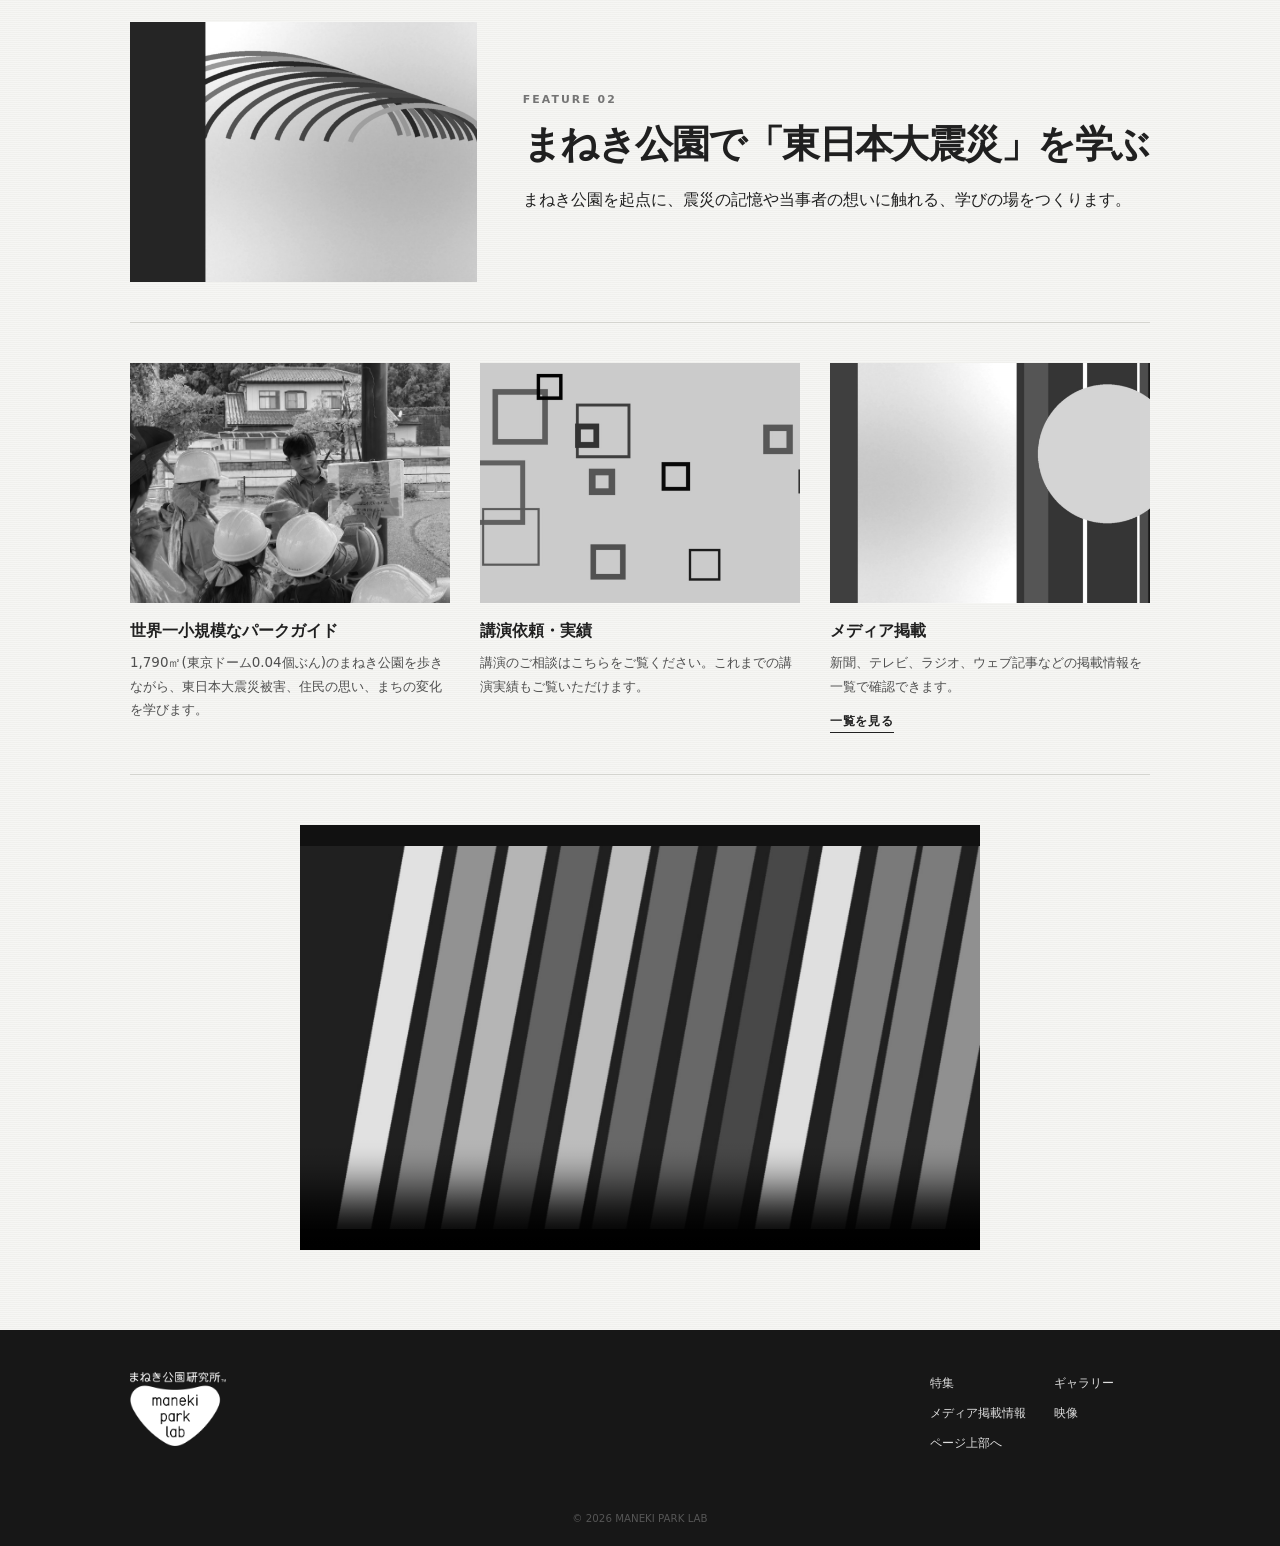
==== commit 8f97ddf7: "Remove play story and show color cards" ====
--- a/index.html
+++ b/index.html
@@ -42,7 +42,6 @@
         <article class="orbit-card is-active">
           <a class="orbit-card-panel" href="https://manekipark.github.io/xwp/">
             <img src="assets/card-crossword.png" alt="南浜・門脇・雲雀野伝承クロスワードのタイトル画像" width="1055" height="798">
-            <span>PLAY 01</span>
             <h3>南浜・門脇・雲雀野伝承 クロスワード</h3>
             <p>まねき公園と地域の記憶を、言葉をたどりながら解きます。</p>
           </a>
@@ -50,7 +49,6 @@
         <article class="orbit-card">
           <div class="orbit-card-panel is-disabled" aria-disabled="true">
             <img src="assets/slide-maneki-park.jpg" alt="まねき公園の入口と園内の風景" width="1920" height="1440">
-            <span>PLAY 02</span>
             <h3>南浜AR（準備中）</h3>
             <p>公開に向けて準備を進めています。</p>
           </div>
@@ -108,14 +106,6 @@
 
       <hr>
 
-      <figure class="wide-media media-frame" id="play"><img src="assets/mario.png" alt="被災した建物の中に残るマリオのポスター" loading="lazy" width="1924" height="1081"><figcaption>あそび心を忘れない</figcaption></figure>
-
-      <section class="play-note" aria-label="あそび心を忘れない">
-        <p>瓦礫の中で見つかった、私の部屋には「マリオ」のポスターが張られたままでした。震災の教訓や後悔、悲しみだけでなく、この場所に暮らしていた子どもたちの楽しさや遊び心も忘れずに伝えていきます。</p>
-      </section>
-
-      <hr>
-
       <section class="video" id="video" aria-label="動画">
         <video class="embedded-video" controls preload="metadata" poster="assets/image-04.jpg">
           <source src="assets/sugoi-film.mp4" type="video/mp4">
@@ -123,10 +113,6 @@
         </video>
       </section>
 
-      <section class="statement">
-        <p class="eyebrow">EDITORIAL NOTE</p>
-        <blockquote>放課後のテレビゲームも、<br>ここにあった大切な記憶として</blockquote>
-      </section>
     </div>
   </main>
 
--- a/styles.css
+++ b/styles.css
@@ -4,10 +4,10 @@
 .hero{min-height:455px;display:grid;place-content:center;text-align:center;position:relative;padding:72px 20px 54px}.hero h1{margin:0;line-height:.83;letter-spacing:-.065em}.hero h1 span{display:block;font-size:clamp(4.6rem,10vw,8.4rem);font-weight:900}.hero h1 strong{display:block;font-size:clamp(5rem,11vw,9.2rem);font-weight:900}.hero-logo{width:min(300px,62vw);aspect-ratio:4/3;margin-inline:auto!important;letter-spacing:0!important}.hero-logo img{width:100%;height:100%;object-fit:contain;filter:grayscale(1);box-shadow:none}.hero>p{margin:30px 0 0;font-size:.95rem;font-weight:700;letter-spacing:.08em}
 .menu-toggle{position:absolute;top:24px;right:28px;z-index:41;width:50px;height:50px;border:1px solid transparent;background:transparent;cursor:pointer;display:grid;place-content:center;gap:7px}.menu-toggle:focus-visible{outline:2px solid #111;outline-offset:3px}.menu-toggle span{display:block;width:31px;height:2px;background:var(--ink);transition:transform .3s,opacity .3s}.menu-toggle.open span:nth-child(1){transform:translateY(9px) rotate(45deg)}.menu-toggle.open span:nth-child(2){opacity:0}.menu-toggle.open span:nth-child(3){transform:translateY(-9px) rotate(-45deg)}.menu-scrim{position:fixed;inset:0;z-index:38;background:rgba(0,0,0,.28);opacity:0;transition:opacity .25s}.menu-scrim.open{opacity:1}.site-menu{position:fixed;inset:0 0 0 auto;z-index:40;width:min(420px,88vw);padding:100px 54px 40px;background:#f8f8f5;box-shadow:-18px 0 50px rgba(0,0,0,.12);transform:translateX(105%);visibility:hidden;transition:transform .34s cubic-bezier(.22,.61,.36,1),visibility .34s}.site-menu.open{transform:none;visibility:visible}.site-menu a{display:block;padding:16px 0;border-bottom:1px solid var(--line);text-decoration:none;font-size:1.35rem;font-weight:800;letter-spacing:-.02em}.site-menu a:hover,.site-menu a:focus-visible{padding-left:10px}.menu-label{font-size:.68rem;letter-spacing:.18em;color:var(--muted);font-weight:700}.menu-note{position:absolute;bottom:26px;margin:0;color:var(--muted);font-size:.78rem}body.menu-open{overflow:hidden}
 .slider{position:relative;padding:0 0 62px;background:#313131;overflow:hidden}.slider-viewport{overflow:hidden;padding:0 calc((100vw - var(--slide))/2)}.slider-viewport:focus-visible{outline:2px solid #fff;outline-offset:-4px}.slides{display:flex;gap:var(--gap);width:max-content;will-change:transform;transition:transform .72s cubic-bezier(.22,.61,.36,1)}.slide{position:relative;flex:0 0 var(--slide);height:clamp(330px,44vw,520px);display:grid;place-items:center;overflow:hidden;text-align:center;color:#fff;font-size:clamp(1.15rem,2.7vw,2.2rem);font-weight:300;letter-spacing:.08em;opacity:.4;transform:scale(.96);transition:opacity .5s,transform .5s}.slide.active{opacity:1;transform:scale(1)}.slide::after{content:"";position:absolute;inset:0;background:linear-gradient(90deg,rgba(0,0,0,.18),rgba(0,0,0,.37),rgba(0,0,0,.18))}.slide img{position:absolute;inset:0;width:100%;height:100%;object-fit:cover;filter:contrast(1.02);transform:scale(1.02);transition:transform 6s ease}.slide.active img{transform:scale(1.08)}.slide span{position:relative;z-index:1;padding:28px;text-shadow:0 2px 18px rgba(0,0,0,.45)}.slider-btn{position:absolute;top:calc(50% - 31px);width:58px;height:58px;border:1px solid rgba(255,255,255,.5);border-radius:50%;background:rgba(0,0,0,.15);color:#fff;cursor:pointer;z-index:3}.slider-btn.prev{left:20px}.slider-btn.next{right:20px}.slider-btn:hover,.slider-btn:focus-visible{background:#fff;color:#111}.slider-meta{position:absolute;left:50%;bottom:20px;z-index:3;display:flex;align-items:center;gap:22px;transform:translateX(-50%);color:#fff}.slide-number{font-size:.72rem;letter-spacing:.14em}.slider-dots{display:flex;gap:9px}.slider-dots button{width:28px;height:2px;padding:0;border:0;background:rgba(255,255,255,.32);cursor:pointer}.slider-dots button.active{background:#fff}.autoplay-toggle{position:absolute;right:24px;bottom:15px;border:0;background:transparent;color:#fff;font-size:.72rem;letter-spacing:.08em;cursor:pointer}.autoplay-toggle:hover,.autoplay-toggle:focus-visible{text-decoration:underline}
-.content-orbit{margin:0;padding:34px 20px 54px;background:#303030;color:#fff;overflow:hidden}.orbit-stage{position:relative;width:min(100%,1180px);height:clamp(430px,48vw,610px);margin:0 auto;perspective:1200px;outline:none}.orbit-stage:focus-visible{outline:2px solid #fff;outline-offset:4px}.orbit-card{position:absolute;top:50%;left:50%;width:clamp(260px,34vw,430px);list-style:none;transform:translate(-50%,-50%) translateX(calc(var(--offset,0) * min(25vw,270px))) translateY(calc(var(--depth,0) * 20px)) rotateY(calc(var(--offset,0) * -13deg)) scale(calc(1 - (var(--depth,0) * .09)));opacity:calc(1 - (var(--depth,0) * .2));z-index:var(--layer,10);transition:transform .5s cubic-bezier(.22,.61,.36,1),opacity .5s,filter .5s}.orbit-card-panel{position:relative;display:grid;grid-template-columns:minmax(0,1fr) auto;grid-template-rows:auto auto 1fr;gap:12px;min-height:410px;padding:16px 16px 20px;border-radius:26px;background:linear-gradient(180deg,#fff 0%,#f5f3ee 100%);color:#171717;text-decoration:none;box-shadow:0 26px 60px -18px rgba(0,0,0,.48);overflow:hidden;container-type:inline-size;transition:transform .35s cubic-bezier(.22,.61,.36,1),opacity .35s,box-shadow .35s}.orbit-card-panel::after{content:"";position:absolute;inset:0;border:1px solid rgba(0,0,0,.07);border-radius:inherit;pointer-events:none}.orbit-card.is-active .orbit-card-panel{background:#fff;box-shadow:0 34px 78px -22px rgba(0,0,0,.55)}.orbit-card-panel.is-disabled{cursor:not-allowed;user-select:none}.orbit-card img{grid-column:1/-1;width:100%;aspect-ratio:4/3;height:auto;object-fit:cover;border-radius:22px 22px 22px 8px;filter:grayscale(1);background:#d8d8d3}.orbit-card span{position:absolute;top:18px;left:18px;max-width:44%;padding:8px 12px;border-radius:0 0 16px 0;background:#fff;color:#555;font-size:.68rem;font-weight:800;line-height:1.25;letter-spacing:.08em;overflow-wrap:anywhere}.orbit-card h3{grid-column:1/2;margin:0;font-size:clamp(1.05rem,2.6cqw,1.35rem);line-height:1.32;letter-spacing:0}.orbit-card p{grid-column:1/-1;margin:0;font-size:clamp(.78rem,2cqw,.88rem);line-height:1.65;color:#4f4f4f}.orbit-card:not(.is-active){filter:saturate(.88) contrast(.96)}.orbit-card a.orbit-card-panel:focus-visible{transform:translateY(-5px);box-shadow:0 34px 82px -24px rgba(0,0,0,.58);outline:2px solid #fff;outline-offset:5px}@media(any-hover:hover){.orbit-card a.orbit-card-panel:hover{transform:translateY(-5px);box-shadow:0 34px 82px -24px rgba(0,0,0,.58)}}.orbit-controls{display:flex;align-items:center;justify-content:center;gap:20px;margin-top:6px}.orbit-btn{width:54px;height:54px;border:1px solid rgba(255,255,255,.54);border-radius:50%;background:rgba(255,255,255,.04);color:#fff;cursor:pointer}.orbit-btn:hover,.orbit-btn:focus-visible{background:#fff;color:#111}.orbit-count{font-size:.72rem;letter-spacing:.14em;color:#ddd}
-.content-shell{width:min(calc(100% - 40px),var(--max));margin:0 auto;padding:34px 0 0}section{margin-block:34px}hr{border:0;border-top:1px solid var(--line);margin:40px 0}.split{display:grid;grid-template-columns:34% 1fr;gap:46px;align-items:center}.copy h2{margin:0 0 16px;font-size:clamp(1.7rem,3vw,2.45rem);line-height:1.35;letter-spacing:-.04em}.copy p{margin:0}.eyebrow{font-size:.68rem;letter-spacing:.19em;font-weight:700;margin:0 0 9px!important;color:#747474}.media-frame{margin:0;position:relative;overflow:hidden;background:#ddd}.media-frame img{width:100%;height:100%;object-fit:cover;filter:grayscale(1)}.media-frame.portrait{aspect-ratio:4/3}.wide-media{aspect-ratio:16/7}.wide-media figcaption{position:absolute;left:24px;bottom:18px;color:#fff;font-size:clamp(1.1rem,2.4vw,2rem);letter-spacing:.06em;text-shadow:0 2px 12px rgba(0,0,0,.5)}.play-note{max-width:780px;margin:24px auto 0}.play-note p{margin:0;font-size:clamp(.95rem,1.7vw,1.12rem);line-height:2}.two-columns,.card-grid{display:grid;gap:30px}.two-columns{grid-template-columns:1fr 1fr}.three{grid-template-columns:repeat(3,1fr)}.card-grid .media-frame{aspect-ratio:4/3}.card-grid h3,.text-columns h3{margin:14px 0 6px;font-size:1rem}.card-grid p,.text-columns p{margin:0;font-size:.84rem;color:#4f4f4f}.statement{text-align:center;padding:40px 20px}.statement blockquote{margin:0;font-size:clamp(1.5rem,3.5vw,2.8rem);font-weight:300;line-height:1.6;letter-spacing:.04em}.video{display:grid;place-items:center;padding:10px 0 46px}.embedded-video{display:block;width:min(680px,88%);aspect-ratio:16/10;background:#111}
+.content-orbit{margin:0;padding:34px 20px 54px;background:#303030;color:#fff;overflow:hidden}.orbit-stage{position:relative;width:min(100%,1180px);height:clamp(430px,48vw,610px);margin:0 auto;perspective:1200px;outline:none}.orbit-stage:focus-visible{outline:2px solid #fff;outline-offset:4px}.orbit-card{position:absolute;top:50%;left:50%;width:clamp(260px,34vw,430px);list-style:none;transform:translate(-50%,-50%) translateX(calc(var(--offset,0) * min(25vw,270px))) translateY(calc(var(--depth,0) * 20px)) rotateY(calc(var(--offset,0) * -13deg)) scale(calc(1 - (var(--depth,0) * .09)));opacity:calc(1 - (var(--depth,0) * .2));z-index:var(--layer,10);transition:transform .5s cubic-bezier(.22,.61,.36,1),opacity .5s}.orbit-card-panel{position:relative;display:grid;grid-template-columns:minmax(0,1fr) auto;grid-template-rows:auto auto 1fr;gap:12px;min-height:410px;padding:16px 16px 20px;border-radius:26px;background:linear-gradient(180deg,#fff 0%,#f5f3ee 100%);color:#171717;text-decoration:none;box-shadow:0 26px 60px -18px rgba(0,0,0,.48);overflow:hidden;container-type:inline-size;transition:transform .35s cubic-bezier(.22,.61,.36,1),opacity .35s,box-shadow .35s}.orbit-card-panel::after{content:"";position:absolute;inset:0;border:1px solid rgba(0,0,0,.07);border-radius:inherit;pointer-events:none}.orbit-card.is-active .orbit-card-panel{background:#fff;box-shadow:0 34px 78px -22px rgba(0,0,0,.55)}.orbit-card-panel.is-disabled{cursor:not-allowed;user-select:none}.orbit-card img{grid-column:1/-1;width:100%;aspect-ratio:4/3;height:auto;object-fit:cover;border-radius:22px 22px 22px 8px;background:#d8d8d3}.orbit-card h3{grid-column:1/2;margin:0;font-size:clamp(1.05rem,2.6cqw,1.35rem);line-height:1.32;letter-spacing:0}.orbit-card p{grid-column:1/-1;margin:0;font-size:clamp(.78rem,2cqw,.88rem);line-height:1.65;color:#4f4f4f}.orbit-card a.orbit-card-panel:focus-visible{transform:translateY(-5px);box-shadow:0 34px 82px -24px rgba(0,0,0,.58);outline:2px solid #fff;outline-offset:5px}@media(any-hover:hover){.orbit-card a.orbit-card-panel:hover{transform:translateY(-5px);box-shadow:0 34px 82px -24px rgba(0,0,0,.58)}}.orbit-controls{display:flex;align-items:center;justify-content:center;gap:20px;margin-top:6px}.orbit-btn{width:54px;height:54px;border:1px solid rgba(255,255,255,.54);border-radius:50%;background:rgba(255,255,255,.04);color:#fff;cursor:pointer}.orbit-btn:hover,.orbit-btn:focus-visible{background:#fff;color:#111}.orbit-count{font-size:.72rem;letter-spacing:.14em;color:#ddd}
+.content-shell{width:min(calc(100% - 40px),var(--max));margin:0 auto;padding:34px 0 0}section{margin-block:34px}hr{border:0;border-top:1px solid var(--line);margin:40px 0}.split{display:grid;grid-template-columns:34% 1fr;gap:46px;align-items:center}.copy h2{margin:0 0 16px;font-size:clamp(1.7rem,3vw,2.45rem);line-height:1.35;letter-spacing:-.04em}.copy p{margin:0}.eyebrow{font-size:.68rem;letter-spacing:.19em;font-weight:700;margin:0 0 9px!important;color:#747474}.media-frame{margin:0;position:relative;overflow:hidden;background:#ddd}.media-frame img{width:100%;height:100%;object-fit:cover;filter:grayscale(1)}.media-frame.portrait{aspect-ratio:4/3}.two-columns,.card-grid{display:grid;gap:30px}.two-columns{grid-template-columns:1fr 1fr}.three{grid-template-columns:repeat(3,1fr)}.card-grid .media-frame{aspect-ratio:4/3}.card-grid h3,.text-columns h3{margin:14px 0 6px;font-size:1rem}.card-grid p,.text-columns p{margin:0;font-size:.84rem;color:#4f4f4f}.video{display:grid;place-items:center;padding:10px 0 46px}.embedded-video{display:block;width:min(680px,88%);aspect-ratio:16/10;background:#111}
 footer{background:var(--black);color:#aaa}.footer-inner{width:min(calc(100% - 40px),var(--max));margin:0 auto;padding:42px 0;display:grid;grid-template-columns:1fr auto;gap:40px}.footer-brand img{width:96px;height:auto;filter:grayscale(1);margin-bottom:12px}.footer-brand strong{display:block;color:#fff;font-size:1.2rem}.footer-brand p{max-width:440px;margin:8px 0 0;font-size:.8rem}.footer-links{display:grid;grid-template-columns:1fr 1fr;gap:8px 28px;align-content:start}.footer-links a{color:#ddd;text-decoration:none;font-size:.78rem}.footer-links a:hover{text-decoration:underline}.copyright{margin:0;padding:10px 0 18px;text-align:center;font-size:.64rem;color:#555}
-@media(max-width:760px){:root{--slide:82vw;--gap:14px}.hero{min-height:350px}.hero-logo{width:min(230px,72vw)}.hero>p{font-size:.78rem}.menu-toggle{top:16px;right:16px}.site-menu{padding:88px 30px 34px}.slide{height:320px}.slider-btn{width:46px;height:46px}.slider-btn.prev{left:8px}.slider-btn.next{right:8px}.autoplay-toggle{display:none}.slider-meta{gap:14px}.slider-dots button{width:18px}.split,.two-columns,.three{grid-template-columns:1fr}.split{gap:24px}.content-shell{width:min(calc(100% - 28px),var(--max))}.statement{padding-inline:0}.statement blockquote{font-size:1.35rem;letter-spacing:.02em}.footer-inner{grid-template-columns:1fr}.footer-links{grid-template-columns:1fr 1fr}.wide-media{aspect-ratio:4/3}}
+@media(max-width:760px){:root{--slide:82vw;--gap:14px}.hero{min-height:350px}.hero-logo{width:min(230px,72vw)}.hero>p{font-size:.78rem}.menu-toggle{top:16px;right:16px}.site-menu{padding:88px 30px 34px}.slide{height:320px}.slider-btn{width:46px;height:46px}.slider-btn.prev{left:8px}.slider-btn.next{right:8px}.autoplay-toggle{display:none}.slider-meta{gap:14px}.slider-dots button{width:18px}.split,.two-columns,.three{grid-template-columns:1fr}.split{gap:24px}.content-shell{width:min(calc(100% - 28px),var(--max))}.footer-inner{grid-template-columns:1fr}.footer-links{grid-template-columns:1fr 1fr}}
 @media(max-width:760px){.content-orbit{padding:24px 0 36px}.orbit-stage{--mobile-card:min(84vw,360px);height:auto;display:flex;gap:16px;overflow-x:auto;scroll-snap-type:x mandatory;scroll-padding-inline:max(14px,calc((100% - var(--mobile-card))/2));padding:8px max(14px,calc((100% - var(--mobile-card))/2)) 26px;perspective:none;scrollbar-width:none}.orbit-stage::-webkit-scrollbar{display:none}.orbit-card{position:relative;top:auto;left:auto;flex:0 0 var(--mobile-card);width:auto;transform:none!important;opacity:1!important;z-index:auto!important;scroll-snap-align:center;scroll-snap-stop:always}.orbit-card .orbit-card-panel{transform:scale(.965);opacity:.78}.orbit-card.is-active .orbit-card-panel{transform:scale(1);opacity:1}.orbit-controls{margin-top:0}.orbit-count{min-width:58px;text-align:center}}
 @media(prefers-reduced-motion:reduce){html{scroll-behavior:auto}.slides,.slide,.slide img,.orbit-card,.menu-toggle span,.site-menu,.menu-scrim{transition:none!important}.slide.active img{transform:none}}
 .feature-detail{margin-top:20px;border-top:1px solid var(--line);border-bottom:1px solid var(--line);padding:14px 0}.feature-detail summary{cursor:pointer;font-weight:800;letter-spacing:.02em}.feature-detail summary:focus-visible{outline:2px solid #111;outline-offset:4px}.feature-detail div{margin-top:14px;color:#4f4f4f;font-size:.88rem}.feature-detail blockquote{margin:12px 0 0;padding-left:18px;border-left:2px solid var(--line)}.feature-detail p+p{margin-top:12px}
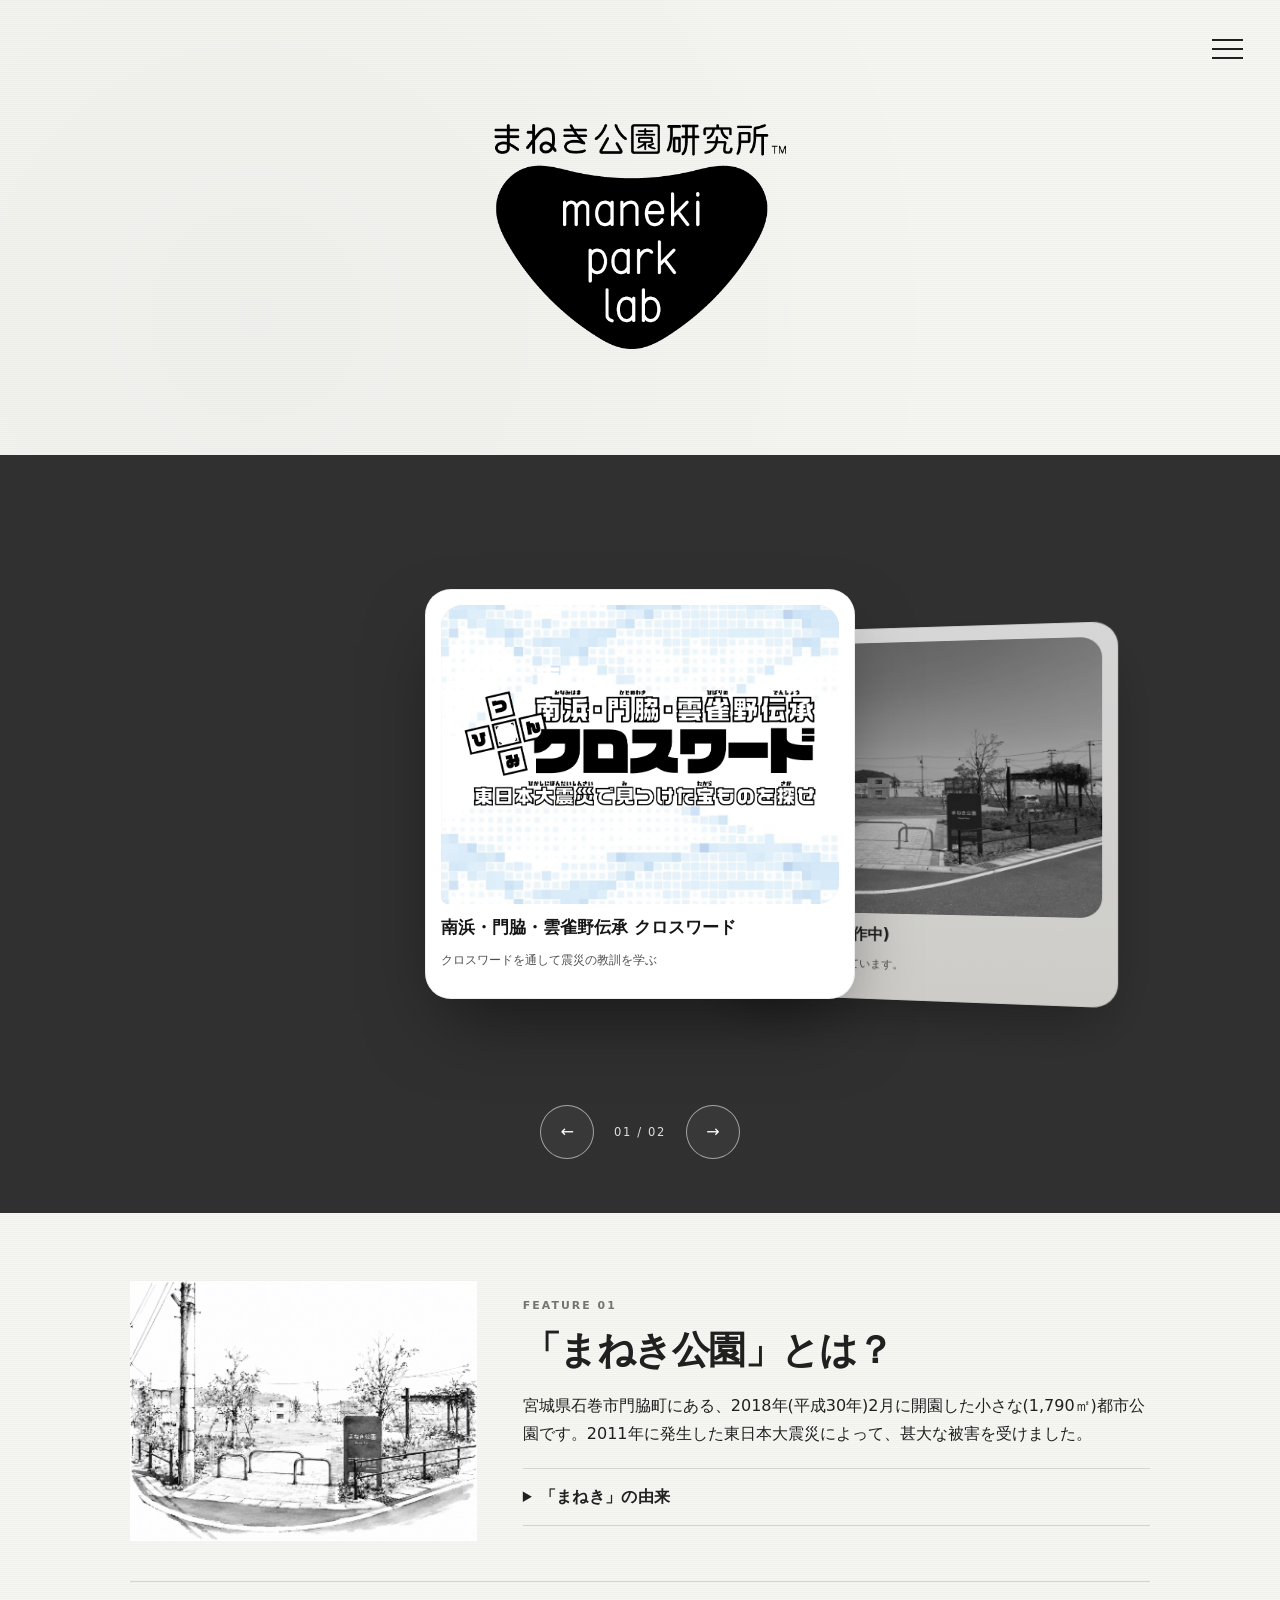
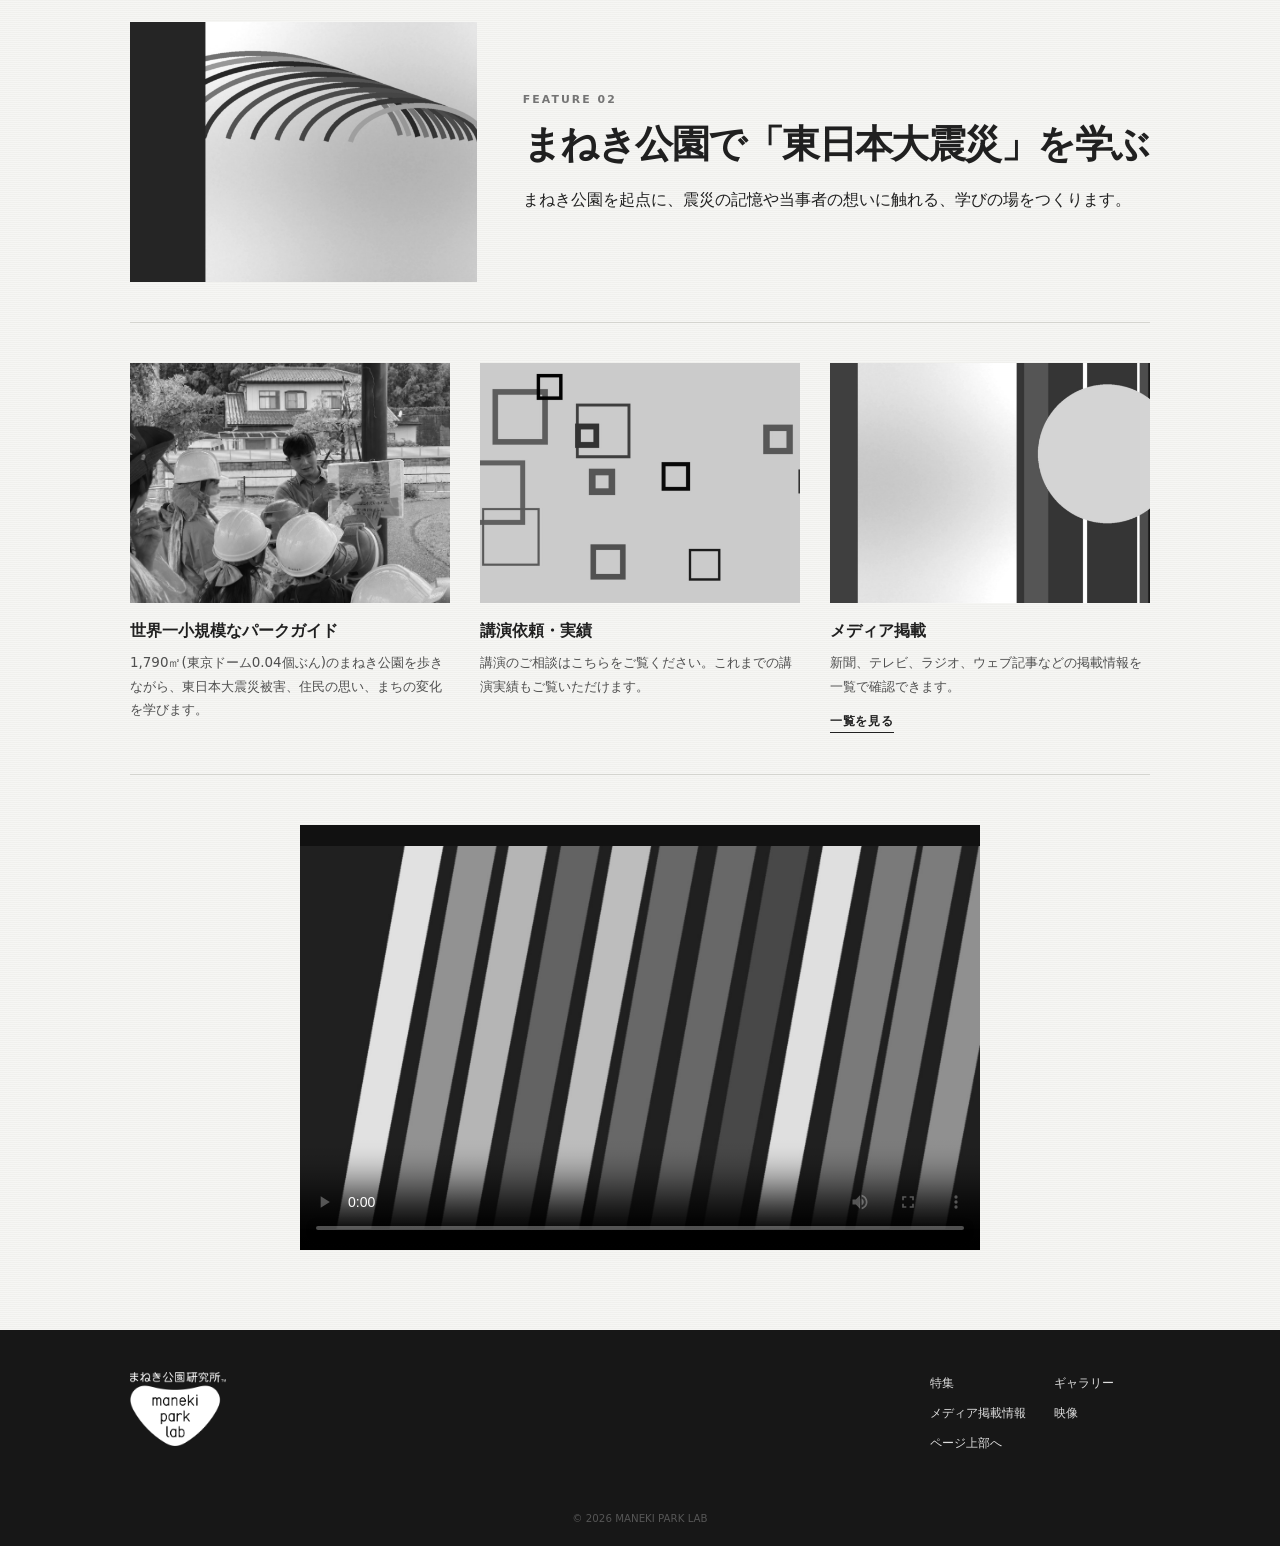
==== commit f409fe74: "Update card copy and AR status" ====
--- a/index.html
+++ b/index.html
@@ -40,16 +40,16 @@
     <section class="content-orbit" aria-label="コンテンツ一覧">
       <div class="orbit-stage" data-card-wheel tabindex="0" aria-label="コンテンツカード">
         <article class="orbit-card is-active">
-          <a class="orbit-card-panel" href="https://manekipark.github.io/xwp/">
+          <a class="orbit-card-panel" href="https://manekipark.github.io/xwp/" target="_blank" rel="noopener noreferrer">
             <img src="assets/card-crossword.png" alt="南浜・門脇・雲雀野伝承クロスワードのタイトル画像" width="1055" height="798">
             <h3>南浜・門脇・雲雀野伝承 クロスワード</h3>
-            <p>まねき公園と地域の記憶を、言葉をたどりながら解きます。</p>
+            <p>クロスワードを通して震災の教訓を学ぶ</p>
           </a>
         </article>
         <article class="orbit-card">
           <div class="orbit-card-panel is-disabled" aria-disabled="true">
             <img src="assets/slide-maneki-park.jpg" alt="まねき公園の入口と園内の風景" width="1920" height="1440">
-            <h3>南浜AR（準備中）</h3>
+            <h3>ARコンテンツ(制作中)</h3>
             <p>公開に向けて準備を進めています。</p>
           </div>
         </article>
--- a/styles.css
+++ b/styles.css
@@ -4,7 +4,7 @@
 .hero{min-height:455px;display:grid;place-content:center;text-align:center;position:relative;padding:72px 20px 54px}.hero h1{margin:0;line-height:.83;letter-spacing:-.065em}.hero h1 span{display:block;font-size:clamp(4.6rem,10vw,8.4rem);font-weight:900}.hero h1 strong{display:block;font-size:clamp(5rem,11vw,9.2rem);font-weight:900}.hero-logo{width:min(300px,62vw);aspect-ratio:4/3;margin-inline:auto!important;letter-spacing:0!important}.hero-logo img{width:100%;height:100%;object-fit:contain;filter:grayscale(1);box-shadow:none}.hero>p{margin:30px 0 0;font-size:.95rem;font-weight:700;letter-spacing:.08em}
 .menu-toggle{position:absolute;top:24px;right:28px;z-index:41;width:50px;height:50px;border:1px solid transparent;background:transparent;cursor:pointer;display:grid;place-content:center;gap:7px}.menu-toggle:focus-visible{outline:2px solid #111;outline-offset:3px}.menu-toggle span{display:block;width:31px;height:2px;background:var(--ink);transition:transform .3s,opacity .3s}.menu-toggle.open span:nth-child(1){transform:translateY(9px) rotate(45deg)}.menu-toggle.open span:nth-child(2){opacity:0}.menu-toggle.open span:nth-child(3){transform:translateY(-9px) rotate(-45deg)}.menu-scrim{position:fixed;inset:0;z-index:38;background:rgba(0,0,0,.28);opacity:0;transition:opacity .25s}.menu-scrim.open{opacity:1}.site-menu{position:fixed;inset:0 0 0 auto;z-index:40;width:min(420px,88vw);padding:100px 54px 40px;background:#f8f8f5;box-shadow:-18px 0 50px rgba(0,0,0,.12);transform:translateX(105%);visibility:hidden;transition:transform .34s cubic-bezier(.22,.61,.36,1),visibility .34s}.site-menu.open{transform:none;visibility:visible}.site-menu a{display:block;padding:16px 0;border-bottom:1px solid var(--line);text-decoration:none;font-size:1.35rem;font-weight:800;letter-spacing:-.02em}.site-menu a:hover,.site-menu a:focus-visible{padding-left:10px}.menu-label{font-size:.68rem;letter-spacing:.18em;color:var(--muted);font-weight:700}.menu-note{position:absolute;bottom:26px;margin:0;color:var(--muted);font-size:.78rem}body.menu-open{overflow:hidden}
 .slider{position:relative;padding:0 0 62px;background:#313131;overflow:hidden}.slider-viewport{overflow:hidden;padding:0 calc((100vw - var(--slide))/2)}.slider-viewport:focus-visible{outline:2px solid #fff;outline-offset:-4px}.slides{display:flex;gap:var(--gap);width:max-content;will-change:transform;transition:transform .72s cubic-bezier(.22,.61,.36,1)}.slide{position:relative;flex:0 0 var(--slide);height:clamp(330px,44vw,520px);display:grid;place-items:center;overflow:hidden;text-align:center;color:#fff;font-size:clamp(1.15rem,2.7vw,2.2rem);font-weight:300;letter-spacing:.08em;opacity:.4;transform:scale(.96);transition:opacity .5s,transform .5s}.slide.active{opacity:1;transform:scale(1)}.slide::after{content:"";position:absolute;inset:0;background:linear-gradient(90deg,rgba(0,0,0,.18),rgba(0,0,0,.37),rgba(0,0,0,.18))}.slide img{position:absolute;inset:0;width:100%;height:100%;object-fit:cover;filter:contrast(1.02);transform:scale(1.02);transition:transform 6s ease}.slide.active img{transform:scale(1.08)}.slide span{position:relative;z-index:1;padding:28px;text-shadow:0 2px 18px rgba(0,0,0,.45)}.slider-btn{position:absolute;top:calc(50% - 31px);width:58px;height:58px;border:1px solid rgba(255,255,255,.5);border-radius:50%;background:rgba(0,0,0,.15);color:#fff;cursor:pointer;z-index:3}.slider-btn.prev{left:20px}.slider-btn.next{right:20px}.slider-btn:hover,.slider-btn:focus-visible{background:#fff;color:#111}.slider-meta{position:absolute;left:50%;bottom:20px;z-index:3;display:flex;align-items:center;gap:22px;transform:translateX(-50%);color:#fff}.slide-number{font-size:.72rem;letter-spacing:.14em}.slider-dots{display:flex;gap:9px}.slider-dots button{width:28px;height:2px;padding:0;border:0;background:rgba(255,255,255,.32);cursor:pointer}.slider-dots button.active{background:#fff}.autoplay-toggle{position:absolute;right:24px;bottom:15px;border:0;background:transparent;color:#fff;font-size:.72rem;letter-spacing:.08em;cursor:pointer}.autoplay-toggle:hover,.autoplay-toggle:focus-visible{text-decoration:underline}
-.content-orbit{margin:0;padding:34px 20px 54px;background:#303030;color:#fff;overflow:hidden}.orbit-stage{position:relative;width:min(100%,1180px);height:clamp(430px,48vw,610px);margin:0 auto;perspective:1200px;outline:none}.orbit-stage:focus-visible{outline:2px solid #fff;outline-offset:4px}.orbit-card{position:absolute;top:50%;left:50%;width:clamp(260px,34vw,430px);list-style:none;transform:translate(-50%,-50%) translateX(calc(var(--offset,0) * min(25vw,270px))) translateY(calc(var(--depth,0) * 20px)) rotateY(calc(var(--offset,0) * -13deg)) scale(calc(1 - (var(--depth,0) * .09)));opacity:calc(1 - (var(--depth,0) * .2));z-index:var(--layer,10);transition:transform .5s cubic-bezier(.22,.61,.36,1),opacity .5s}.orbit-card-panel{position:relative;display:grid;grid-template-columns:minmax(0,1fr) auto;grid-template-rows:auto auto 1fr;gap:12px;min-height:410px;padding:16px 16px 20px;border-radius:26px;background:linear-gradient(180deg,#fff 0%,#f5f3ee 100%);color:#171717;text-decoration:none;box-shadow:0 26px 60px -18px rgba(0,0,0,.48);overflow:hidden;container-type:inline-size;transition:transform .35s cubic-bezier(.22,.61,.36,1),opacity .35s,box-shadow .35s}.orbit-card-panel::after{content:"";position:absolute;inset:0;border:1px solid rgba(0,0,0,.07);border-radius:inherit;pointer-events:none}.orbit-card.is-active .orbit-card-panel{background:#fff;box-shadow:0 34px 78px -22px rgba(0,0,0,.55)}.orbit-card-panel.is-disabled{cursor:not-allowed;user-select:none}.orbit-card img{grid-column:1/-1;width:100%;aspect-ratio:4/3;height:auto;object-fit:cover;border-radius:22px 22px 22px 8px;background:#d8d8d3}.orbit-card h3{grid-column:1/2;margin:0;font-size:clamp(1.05rem,2.6cqw,1.35rem);line-height:1.32;letter-spacing:0}.orbit-card p{grid-column:1/-1;margin:0;font-size:clamp(.78rem,2cqw,.88rem);line-height:1.65;color:#4f4f4f}.orbit-card a.orbit-card-panel:focus-visible{transform:translateY(-5px);box-shadow:0 34px 82px -24px rgba(0,0,0,.58);outline:2px solid #fff;outline-offset:5px}@media(any-hover:hover){.orbit-card a.orbit-card-panel:hover{transform:translateY(-5px);box-shadow:0 34px 82px -24px rgba(0,0,0,.58)}}.orbit-controls{display:flex;align-items:center;justify-content:center;gap:20px;margin-top:6px}.orbit-btn{width:54px;height:54px;border:1px solid rgba(255,255,255,.54);border-radius:50%;background:rgba(255,255,255,.04);color:#fff;cursor:pointer}.orbit-btn:hover,.orbit-btn:focus-visible{background:#fff;color:#111}.orbit-count{font-size:.72rem;letter-spacing:.14em;color:#ddd}
+.content-orbit{margin:0;padding:34px 20px 54px;background:#303030;color:#fff;overflow:hidden}.orbit-stage{position:relative;width:min(100%,1180px);height:clamp(430px,48vw,610px);margin:0 auto;perspective:1200px;outline:none}.orbit-stage:focus-visible{outline:2px solid #fff;outline-offset:4px}.orbit-card{position:absolute;top:50%;left:50%;width:clamp(260px,34vw,430px);list-style:none;transform:translate(-50%,-50%) translateX(calc(var(--offset,0) * min(25vw,270px))) translateY(calc(var(--depth,0) * 20px)) rotateY(calc(var(--offset,0) * -13deg)) scale(calc(1 - (var(--depth,0) * .09)));opacity:calc(1 - (var(--depth,0) * .2));z-index:var(--layer,10);transition:transform .5s cubic-bezier(.22,.61,.36,1),opacity .5s}.orbit-card-panel{position:relative;display:grid;grid-template-columns:minmax(0,1fr) auto;grid-template-rows:auto auto 1fr;gap:12px;min-height:410px;padding:16px 16px 20px;border-radius:26px;background:linear-gradient(180deg,#fff 0%,#f5f3ee 100%);color:#171717;text-decoration:none;box-shadow:0 26px 60px -18px rgba(0,0,0,.48);overflow:hidden;container-type:inline-size;transition:transform .35s cubic-bezier(.22,.61,.36,1),opacity .35s,box-shadow .35s}.orbit-card-panel::after{content:"";position:absolute;inset:0;border:1px solid rgba(0,0,0,.07);border-radius:inherit;pointer-events:none}.orbit-card.is-active .orbit-card-panel{background:#fff;box-shadow:0 34px 78px -22px rgba(0,0,0,.55)}.orbit-card-panel.is-disabled{cursor:not-allowed;user-select:none}.orbit-card img{grid-column:1/-1;width:100%;aspect-ratio:4/3;height:auto;object-fit:cover;border-radius:22px 22px 22px 8px;background:#d8d8d3}.orbit-card-panel.is-disabled img{filter:grayscale(1)}.orbit-card h3{grid-column:1/2;margin:0;font-size:clamp(1.05rem,2.6cqw,1.35rem);line-height:1.32;letter-spacing:0}.orbit-card p{grid-column:1/-1;margin:0;font-size:clamp(.78rem,2cqw,.88rem);line-height:1.65;color:#4f4f4f}.orbit-card a.orbit-card-panel:focus-visible{transform:translateY(-5px);box-shadow:0 34px 82px -24px rgba(0,0,0,.58);outline:2px solid #fff;outline-offset:5px}@media(any-hover:hover){.orbit-card a.orbit-card-panel:hover{transform:translateY(-5px);box-shadow:0 34px 82px -24px rgba(0,0,0,.58)}}.orbit-controls{display:flex;align-items:center;justify-content:center;gap:20px;margin-top:6px}.orbit-btn{width:54px;height:54px;border:1px solid rgba(255,255,255,.54);border-radius:50%;background:rgba(255,255,255,.04);color:#fff;cursor:pointer}.orbit-btn:hover,.orbit-btn:focus-visible{background:#fff;color:#111}.orbit-count{font-size:.72rem;letter-spacing:.14em;color:#ddd}
 .content-shell{width:min(calc(100% - 40px),var(--max));margin:0 auto;padding:34px 0 0}section{margin-block:34px}hr{border:0;border-top:1px solid var(--line);margin:40px 0}.split{display:grid;grid-template-columns:34% 1fr;gap:46px;align-items:center}.copy h2{margin:0 0 16px;font-size:clamp(1.7rem,3vw,2.45rem);line-height:1.35;letter-spacing:-.04em}.copy p{margin:0}.eyebrow{font-size:.68rem;letter-spacing:.19em;font-weight:700;margin:0 0 9px!important;color:#747474}.media-frame{margin:0;position:relative;overflow:hidden;background:#ddd}.media-frame img{width:100%;height:100%;object-fit:cover;filter:grayscale(1)}.media-frame.portrait{aspect-ratio:4/3}.two-columns,.card-grid{display:grid;gap:30px}.two-columns{grid-template-columns:1fr 1fr}.three{grid-template-columns:repeat(3,1fr)}.card-grid .media-frame{aspect-ratio:4/3}.card-grid h3,.text-columns h3{margin:14px 0 6px;font-size:1rem}.card-grid p,.text-columns p{margin:0;font-size:.84rem;color:#4f4f4f}.video{display:grid;place-items:center;padding:10px 0 46px}.embedded-video{display:block;width:min(680px,88%);aspect-ratio:16/10;background:#111}
 footer{background:var(--black);color:#aaa}.footer-inner{width:min(calc(100% - 40px),var(--max));margin:0 auto;padding:42px 0;display:grid;grid-template-columns:1fr auto;gap:40px}.footer-brand img{width:96px;height:auto;filter:grayscale(1);margin-bottom:12px}.footer-brand strong{display:block;color:#fff;font-size:1.2rem}.footer-brand p{max-width:440px;margin:8px 0 0;font-size:.8rem}.footer-links{display:grid;grid-template-columns:1fr 1fr;gap:8px 28px;align-content:start}.footer-links a{color:#ddd;text-decoration:none;font-size:.78rem}.footer-links a:hover{text-decoration:underline}.copyright{margin:0;padding:10px 0 18px;text-align:center;font-size:.64rem;color:#555}
 @media(max-width:760px){:root{--slide:82vw;--gap:14px}.hero{min-height:350px}.hero-logo{width:min(230px,72vw)}.hero>p{font-size:.78rem}.menu-toggle{top:16px;right:16px}.site-menu{padding:88px 30px 34px}.slide{height:320px}.slider-btn{width:46px;height:46px}.slider-btn.prev{left:8px}.slider-btn.next{right:8px}.autoplay-toggle{display:none}.slider-meta{gap:14px}.slider-dots button{width:18px}.split,.two-columns,.three{grid-template-columns:1fr}.split{gap:24px}.content-shell{width:min(calc(100% - 28px),var(--max))}.footer-inner{grid-template-columns:1fr}.footer-links{grid-template-columns:1fr 1fr}}
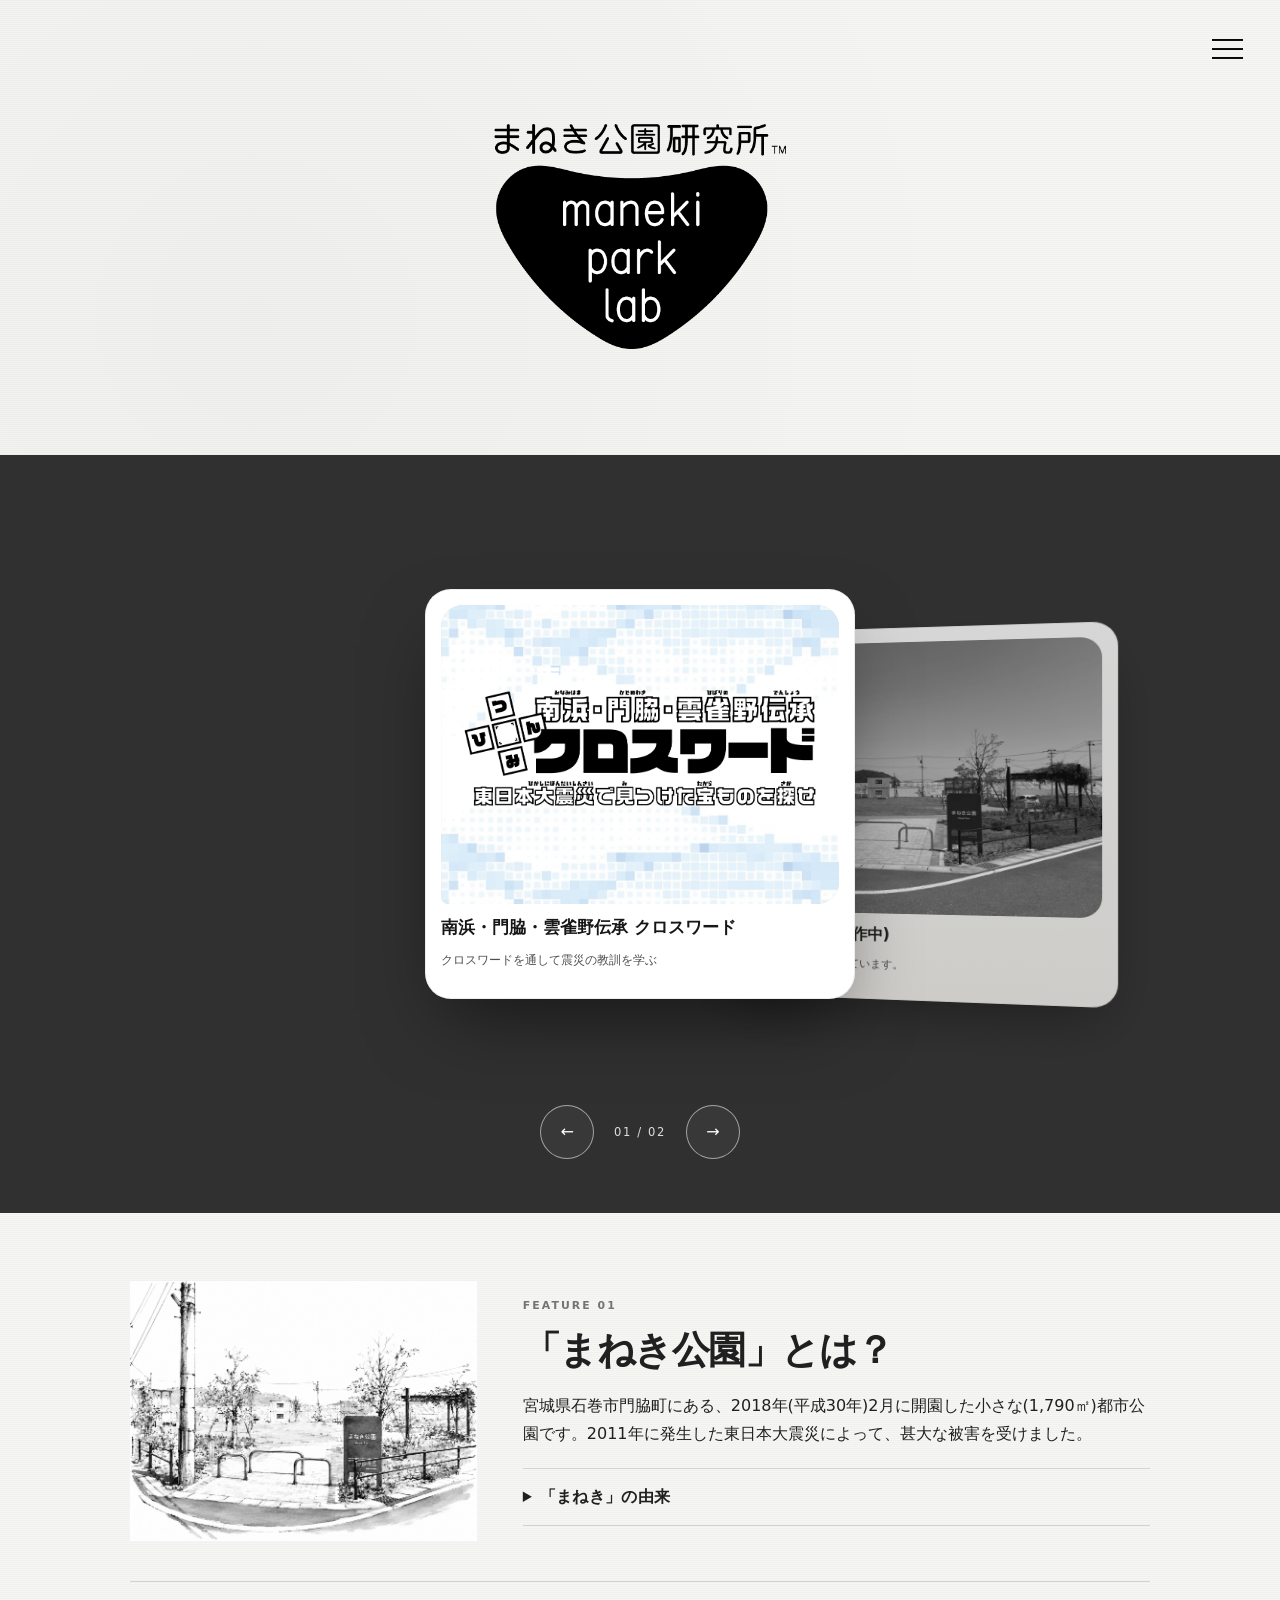
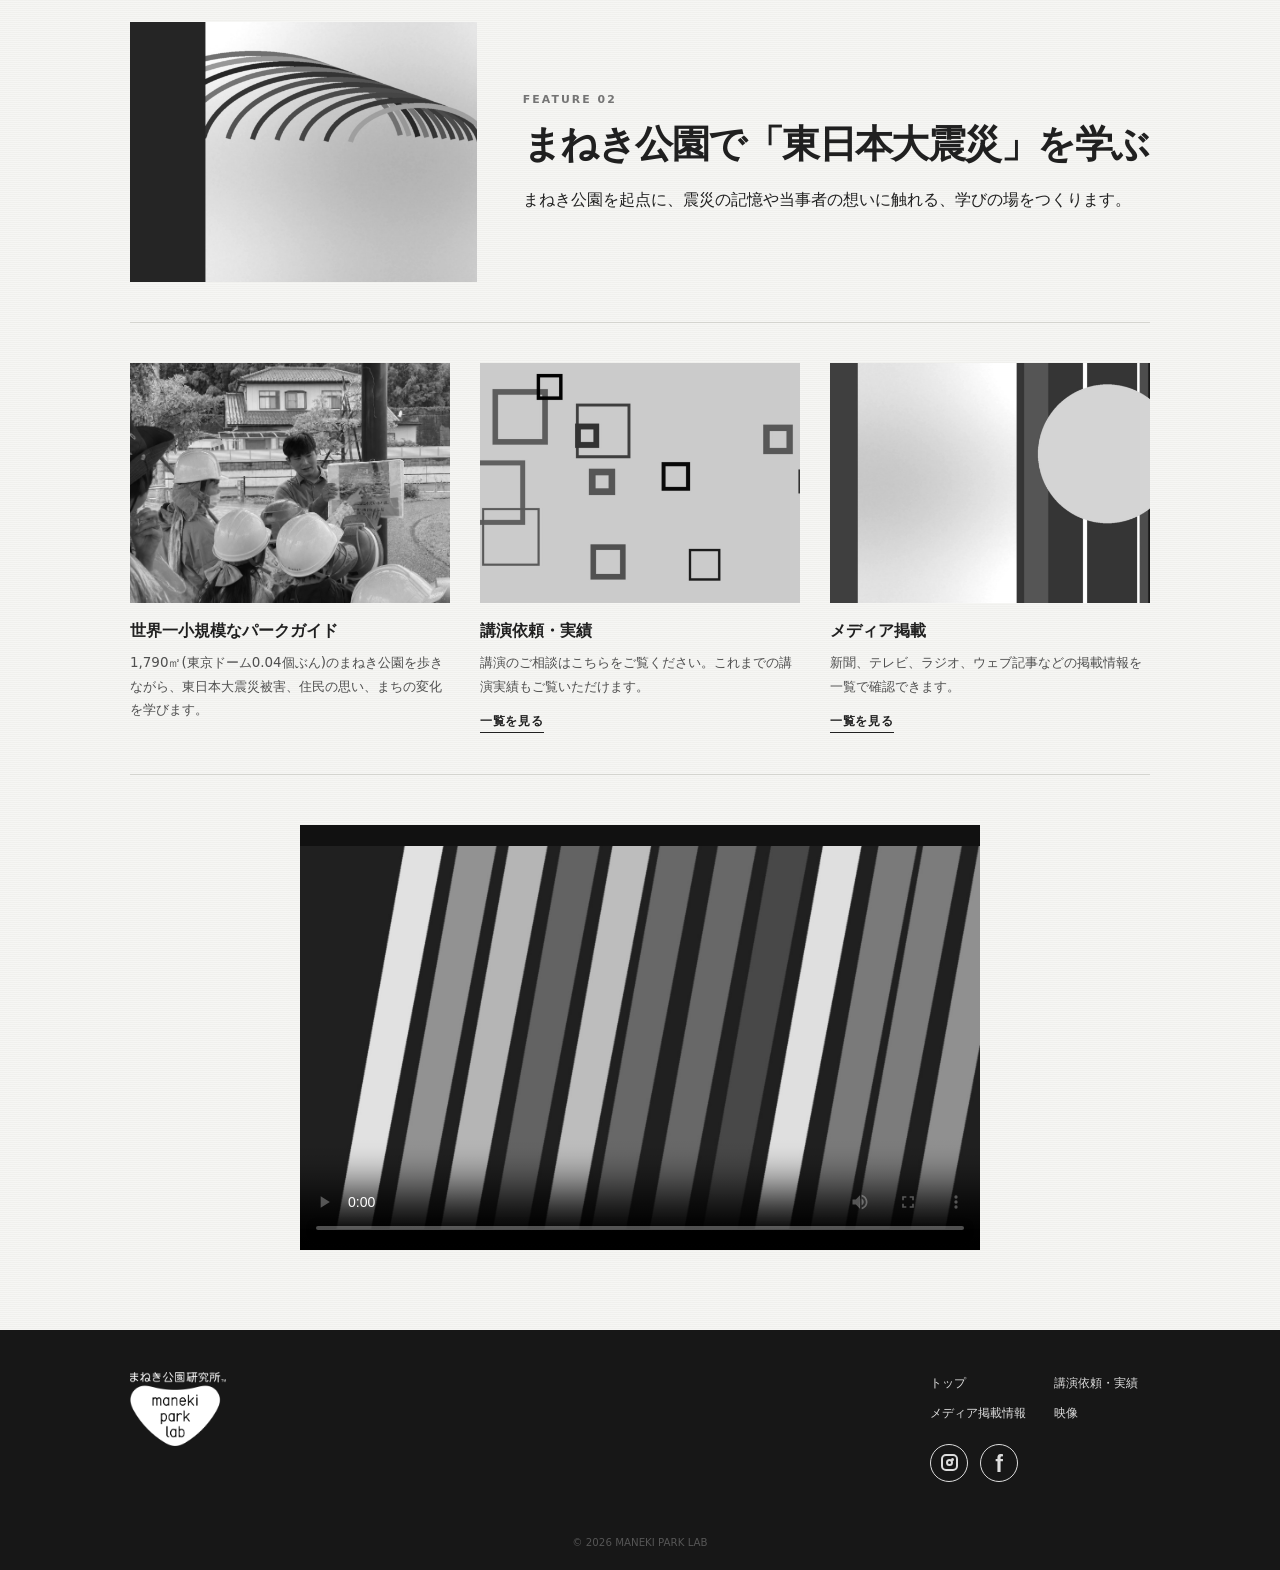
==== commit 50eafbc0: "Rework navigation and add lecture page" ====
--- a/index.html
+++ b/index.html
@@ -13,7 +13,7 @@
   <meta name="twitter:card" content="summary_large_image">
   <link rel="icon" href="assets/favicon.png" type="image/png">
   <title>まねき公園研究所</title>
-  <link rel="stylesheet" href="styles.css?v=14">
+  <link rel="stylesheet" href="styles.css?v=15">
 </head>
 <body>
   <a class="skip-link" href="#main">本文へ移動</a>
@@ -26,12 +26,13 @@
     <nav class="site-menu" id="siteMenu" aria-label="メインメニュー" aria-hidden="true">
       <p class="menu-label">CONTENTS</p>
       <a href="#top">トップ</a>
-      <a href="#feature01">特集 01</a>
-      <a href="#feature02">特集 02</a>
-      <a href="#gallery">ギャラリー</a>
+      <a href="lecture.html">講演依頼・実績</a>
       <a href="media.html">メディア掲載情報</a>
       <a href="#video">映像</a>
-      <p class="menu-note">静かに、強く、すごく。</p>
+      <div class="menu-social" aria-label="ソーシャルメディア">
+        <a class="social-link" href="https://www.instagram.com/_abejin/" target="_blank" rel="noopener noreferrer" aria-label="Instagram" title="Instagram"><span class="social-icon instagram-icon" aria-hidden="true"></span></a>
+        <a class="social-link" href="https://www.facebook.com/a.jinpi" target="_blank" rel="noopener noreferrer" aria-label="Facebook" title="Facebook"><span class="social-icon facebook-icon" aria-hidden="true">f</span></a>
+      </div>
     </nav>
     <h1 class="hero-logo"><img src="assets/maneki-park-lab-logo.webp" alt="まねき公園研究所" width="500" height="375"></h1>
   </header>
@@ -100,7 +101,7 @@
       <section class="card-grid three" id="gallery" aria-labelledby="galleryTitle">
         <h2 class="visually-hidden" id="galleryTitle">学びのトピック</h2>
         <article><figure class="media-frame"><img src="assets/slide-fieldwork.png" alt="子どもたちに地域の記録写真を示しながら説明するパークガイドの様子" loading="lazy" width="1448" height="1086"></figure><h3>世界一小規模なパークガイド</h3><p>1,790㎡(東京ドーム0.04個ぶん)のまねき公園を歩きながら、東日本大震災被害、住民の思い、まちの変化を学びます。</p></article>
-        <article><figure class="media-frame"><img src="assets/image-09.jpg" alt="四角形が重なるモノクローム作品" loading="lazy" width="1600" height="900"></figure><h3>講演依頼・実績</h3><p>講演のご相談はこちらをご覧ください。これまでの講演実績もご覧いただけます。</p></article>
+        <article><a class="topic-link" href="lecture.html"><figure class="media-frame"><img src="assets/image-09.jpg" alt="四角形が重なるモノクローム作品" loading="lazy" width="1600" height="900"></figure><h3>講演依頼・実績</h3><p>講演のご相談はこちらをご覧ください。これまでの講演実績もご覧いただけます。</p><span>一覧を見る</span></a></article>
         <article><a class="topic-link" href="media.html"><figure class="media-frame"><img src="assets/image-11.jpg" alt="縦長の面が並ぶ抽象的なモノクローム作品" loading="lazy" width="1600" height="900"></figure><h3>メディア掲載</h3><p>新聞、テレビ、ラジオ、ウェブ記事などの掲載情報を一覧で確認できます。</p><span>一覧を見る</span></a></article>
       </section>
 
@@ -119,11 +120,18 @@
   <footer>
     <div class="footer-inner">
       <div class="footer-brand"><img src="assets/footer-logo.png" alt="まねき公園研究所" width="487" height="376"></div>
-      <div class="footer-links"><a href="#feature01">特集</a><a href="#gallery">ギャラリー</a><a href="media.html">メディア掲載情報</a><a href="#video">映像</a><a href="#top">ページ上部へ</a></div>
+      <div class="footer-nav">
+        <div class="footer-links"><a href="#top">トップ</a><a href="lecture.html">講演依頼・実績</a><a href="media.html">メディア掲載情報</a><a href="#video">映像</a></div>
+        <div class="footer-social" aria-label="ソーシャルメディア">
+          <a class="social-link" href="https://www.instagram.com/_abejin/" target="_blank" rel="noopener noreferrer" aria-label="Instagram" title="Instagram"><span class="social-icon instagram-icon" aria-hidden="true"></span></a>
+          <a class="social-link" href="https://www.facebook.com/a.jinpi" target="_blank" rel="noopener noreferrer" aria-label="Facebook" title="Facebook"><span class="social-icon facebook-icon" aria-hidden="true">f</span></a>
+        </div>
+      </div>
     </div>
     <p class="copyright">© 2026 MANEKI PARK LAB</p>
   </footer>
 
-  <script src="script.js?v=5"></script>
+  <script src="navigation.js?v=1"></script>
+  <script src="script.js?v=6"></script>
 </body>
 </html>
--- a/styles.css
+++ b/styles.css
@@ -14,4 +14,8 @@
 .media-list{display:grid;gap:14px;margin-top:18px}.media-status{color:#777;font-size:.88rem}.media-item{border-top:1px solid var(--line);padding-top:14px}.media-item time,.media-item .media-source{display:inline-block;margin:0 10px 4px 0;color:#777;font-size:.72rem;letter-spacing:.08em}.media-item h3{margin:0 0 6px;font-size:1.02rem;line-height:1.55}.media-item h3 a{color:inherit;text-decoration:none}.media-item h3 a:hover,.media-item h3 a:focus-visible{text-decoration:underline}.media-item p{margin:0;color:#4f4f4f;font-size:.84rem}
 .topic-link{display:block;color:inherit;text-decoration:none}.topic-link .media-frame img{transition:transform .45s}.topic-link:hover .media-frame img,.topic-link:focus-visible .media-frame img{transform:scale(1.04)}.topic-link>span{display:inline-block;margin-top:12px;border-bottom:1px solid currentColor;font-size:.78rem;font-weight:800;letter-spacing:.06em}.topic-link:focus-visible{outline:2px solid #111;outline-offset:5px}
 .sub-hero{width:min(calc(100% - 40px),var(--max));margin:0 auto;padding:34px 0 20px;display:flex;align-items:center;justify-content:space-between;gap:28px}.sub-logo{display:block;width:92px;aspect-ratio:4/3}.sub-logo img{width:100%;height:100%;object-fit:contain;filter:grayscale(1)}.sub-nav{display:flex;flex-wrap:wrap;justify-content:flex-end;gap:18px}.sub-nav a{color:inherit;text-decoration:none;font-size:.82rem;font-weight:800;letter-spacing:.04em}.sub-nav a:hover,.sub-nav a:focus-visible{text-decoration:underline}.page-shell{padding-bottom:70px}.media-page{max-width:860px;margin-inline:auto}.media-page h1{margin:0 0 16px;font-size:clamp(2rem,5vw,4.2rem);line-height:1.1;letter-spacing:0}.media-page>p{max-width:620px;margin:0;color:#4f4f4f}.media-list-page{margin-top:34px}.media-list-page .media-item{padding-top:18px}.media-list-page .media-item h3{font-size:clamp(1rem,2vw,1.35rem)}
+
+.menu-toggle{position:fixed;mix-blend-mode:difference}.menu-toggle span{background:#fff}.menu-toggle:focus-visible{outline-color:#fff}.site-menu{display:flex;flex-direction:column}.site-menu>a{color:inherit}.menu-social,.footer-social{display:flex;align-items:center;gap:12px}.menu-social{margin-top:auto}.site-menu .social-link,.footer-social .social-link{display:grid;width:38px;height:38px;padding:0;border:1px solid currentColor;border-radius:50%;place-items:center;text-decoration:none}.site-menu .social-link{color:#333;font-size:1rem}.site-menu .social-link:hover,.site-menu .social-link:focus-visible{padding-left:0;background:#222;color:#fff}.social-icon{position:relative;display:block;color:currentColor}.instagram-icon{width:17px;height:17px;border:2px solid currentColor;border-radius:5px}.instagram-icon::before{content:"";position:absolute;inset:3px;border:2px solid currentColor;border-radius:50%}.instagram-icon::after{content:"";position:absolute;top:2px;right:2px;width:3px;height:3px;border-radius:50%;background:currentColor}.facebook-icon{font:700 23px/1 Arial,sans-serif;transform:translateY(2px)}.footer-nav{display:grid;gap:20px;align-content:start}.footer-social .social-link{color:#ddd}.footer-social .social-link:hover,.footer-social .social-link:focus-visible{background:#ddd;color:#171717}.lecture-page>section{margin-top:46px}.lecture-page h2{margin:0 0 12px;font-size:clamp(1.25rem,2.4vw,1.8rem);letter-spacing:0}.lecture-page section p{margin:0;color:#4f4f4f}.lecture-inquiry{padding:28px 0;border-top:1px solid var(--line);border-bottom:1px solid var(--line)}.lecture-contact-links{display:flex;flex-wrap:wrap;gap:12px;margin-top:22px}.lecture-contact-links a{display:inline-block;padding:10px 16px;border:1px solid #222;color:inherit;text-decoration:none;font-size:.82rem;font-weight:800}.lecture-contact-links a:hover,.lecture-contact-links a:focus-visible{background:#222;color:#fff}.lecture-history .media-list-page{margin-top:18px}
+
+@media(max-width:760px){.menu-social{margin-top:28px}.footer-nav{width:100%}.lecture-contact-links{display:grid}.lecture-contact-links a{text-align:center}}
 @media(max-width:760px){.sub-hero{width:min(calc(100% - 28px),var(--max));align-items:flex-start;flex-direction:column;padding-top:24px}.sub-logo{width:78px}.sub-nav{justify-content:flex-start;gap:12px 16px}.media-page h1{font-size:2.4rem}.media-list-page{margin-top:26px}}
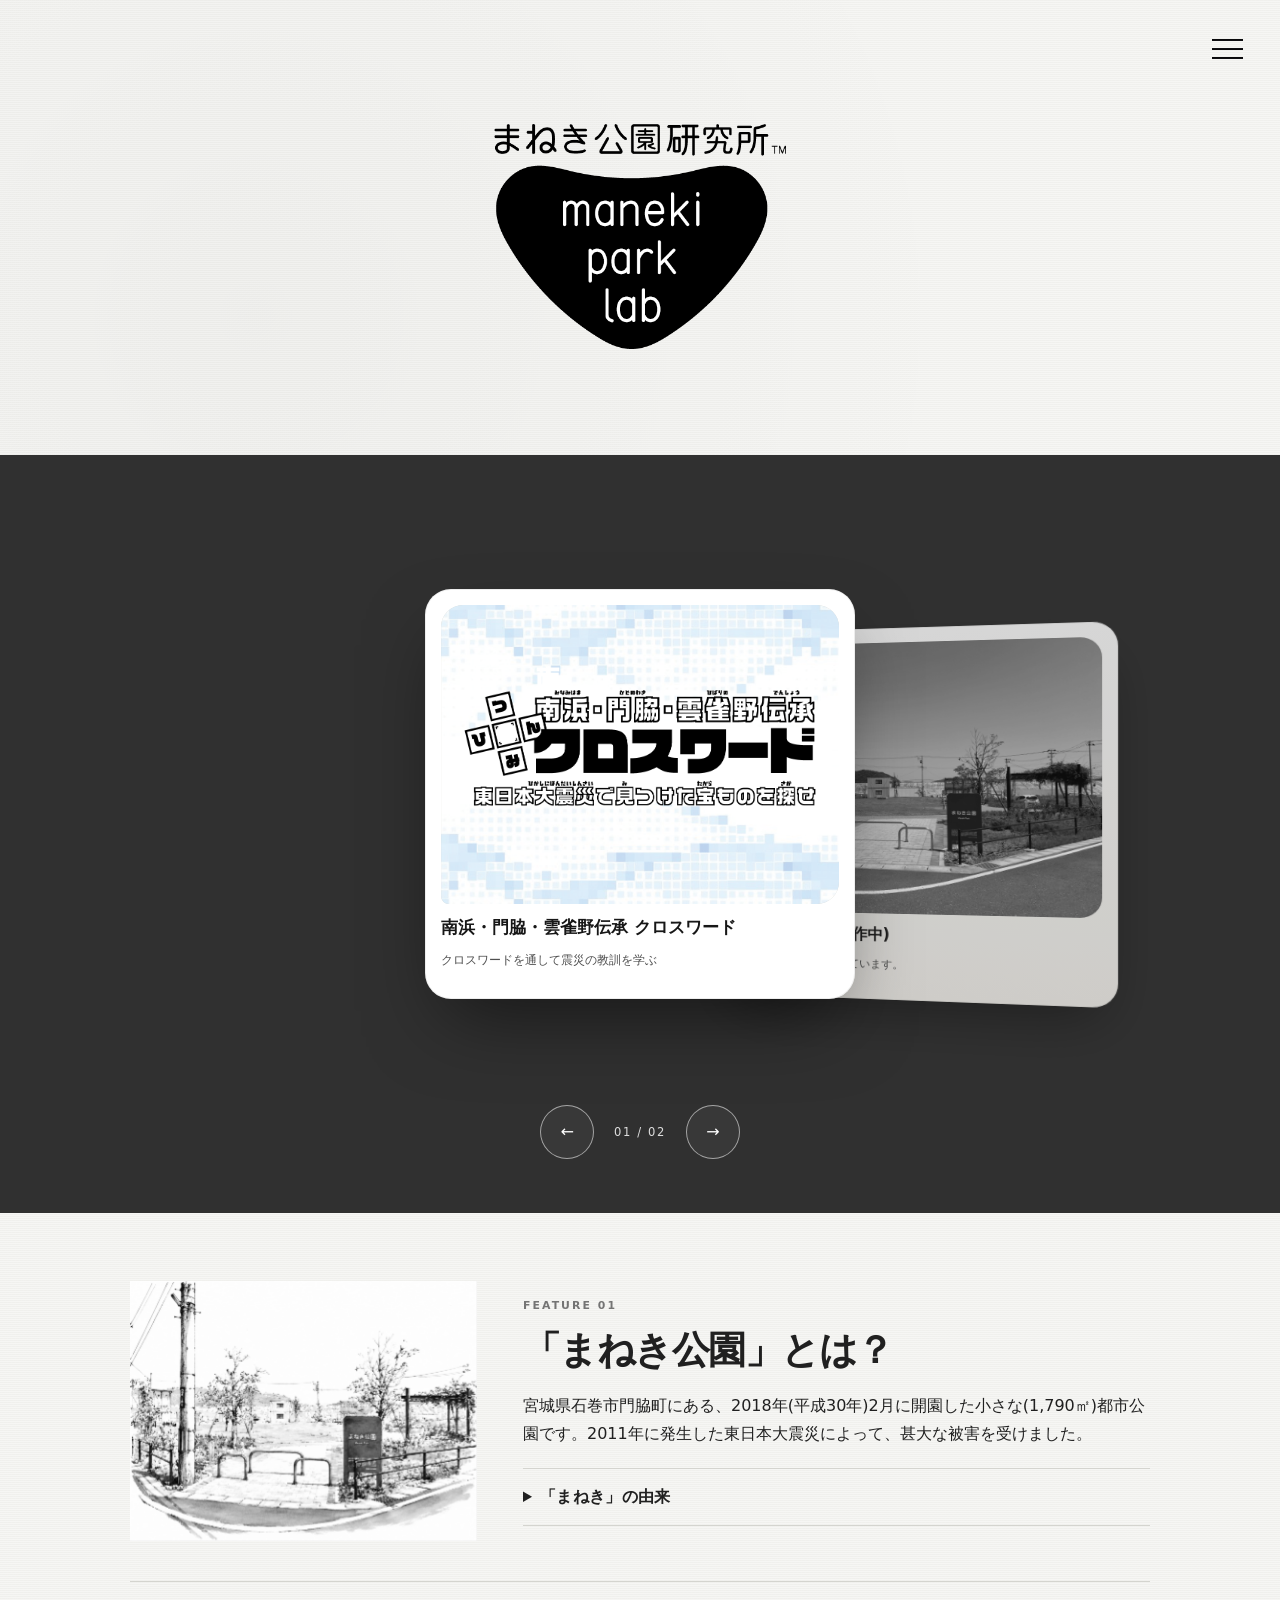
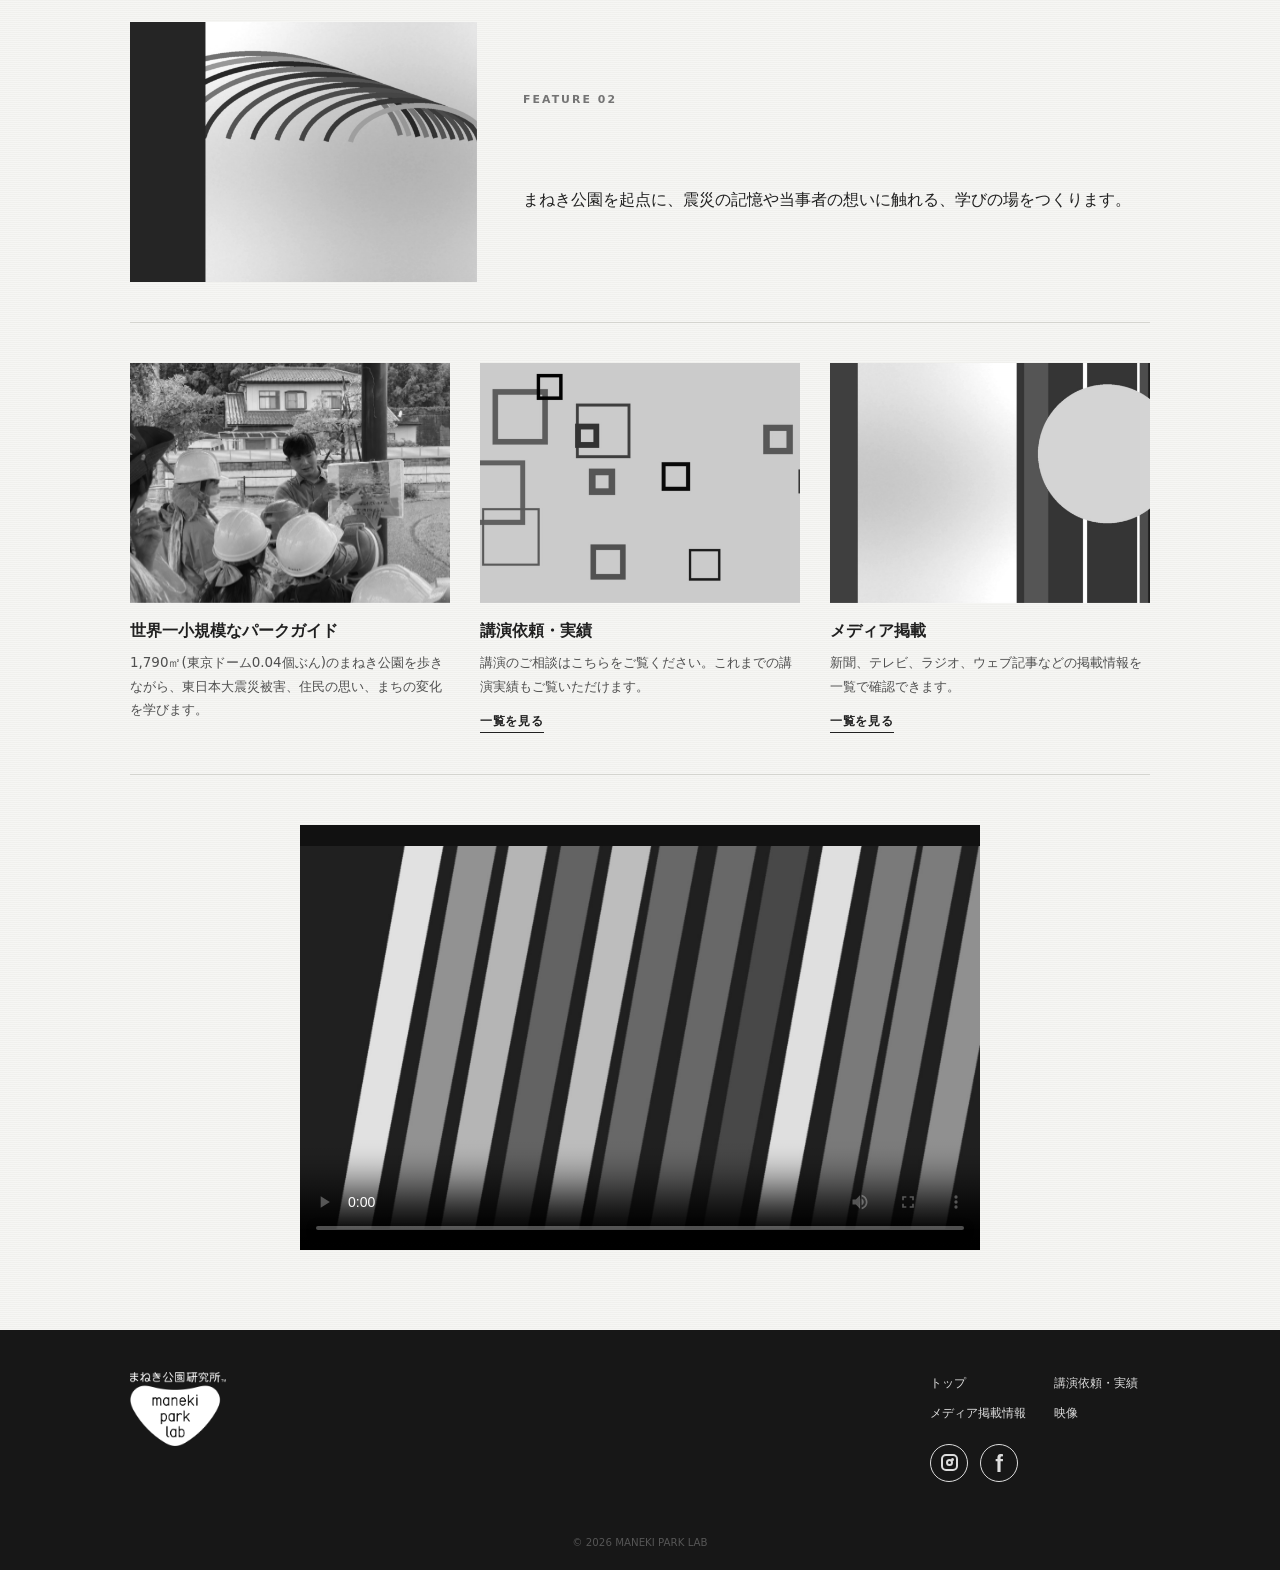
==== commit 9ac60b04: "Add subtle scroll reveal effects" ====
--- a/index.html
+++ b/index.html
@@ -13,7 +13,7 @@
   <meta name="twitter:card" content="summary_large_image">
   <link rel="icon" href="assets/favicon.png" type="image/png">
   <title>まねき公園研究所</title>
-  <link rel="stylesheet" href="styles.css?v=15">
+  <link rel="stylesheet" href="styles.css?v=16">
 </head>
 <body>
   <a class="skip-link" href="#main">本文へ移動</a>
@@ -133,5 +133,6 @@
 
   <script src="navigation.js?v=1"></script>
   <script src="script.js?v=6"></script>
+  <script src="scroll-effects.js?v=1"></script>
 </body>
 </html>
--- a/styles.css
+++ b/styles.css
@@ -19,3 +19,7 @@
 
 @media(max-width:760px){.menu-social{margin-top:28px}.footer-nav{width:100%}.lecture-contact-links{display:grid}.lecture-contact-links a{text-align:center}}
 @media(max-width:760px){.sub-hero{width:min(calc(100% - 28px),var(--max));align-items:flex-start;flex-direction:column;padding-top:24px}.sub-logo{width:78px}.sub-nav{justify-content:flex-start;gap:12px 16px}.media-page h1{font-size:2.4rem}.media-list-page{margin-top:26px}}
+
+.scroll-effects .scroll-reveal{opacity:0;transform:translateY(22px);transition:opacity .72s cubic-bezier(.22,.61,.36,1),transform .72s cubic-bezier(.22,.61,.36,1);transition-delay:var(--reveal-delay,0ms);will-change:opacity,transform}.scroll-effects .scroll-reveal.is-visible{opacity:1;transform:none}.scroll-effects .scroll-reveal-image img,.scroll-effects .scroll-reveal-image .media-frame img{transform:scale(1.035);transition:transform 1.1s cubic-bezier(.22,.61,.36,1);transition-delay:var(--reveal-delay,0ms);will-change:transform}.scroll-effects .scroll-reveal-image.is-visible img,.scroll-effects .scroll-reveal-image.is-visible .media-frame img{transform:scale(1)}.scroll-effects .scroll-reveal-image.is-visible .topic-link:hover .media-frame img,.scroll-effects .scroll-reveal-image.is-visible .topic-link:focus-visible .media-frame img{transform:scale(1.04)}.scroll-effects hr.scroll-rule{opacity:1;transform:scaleX(0);transform-origin:left center;transition:transform .8s cubic-bezier(.22,.61,.36,1);will-change:transform}.scroll-effects hr.scroll-rule.is-visible{transform:scaleX(1)}
+
+@media(prefers-reduced-motion:reduce){.scroll-effects .scroll-reveal,.scroll-effects .scroll-reveal-image img,.scroll-effects .scroll-reveal-image .media-frame img,.scroll-effects hr.scroll-rule{opacity:1!important;transform:none!important;transition:none!important}}
